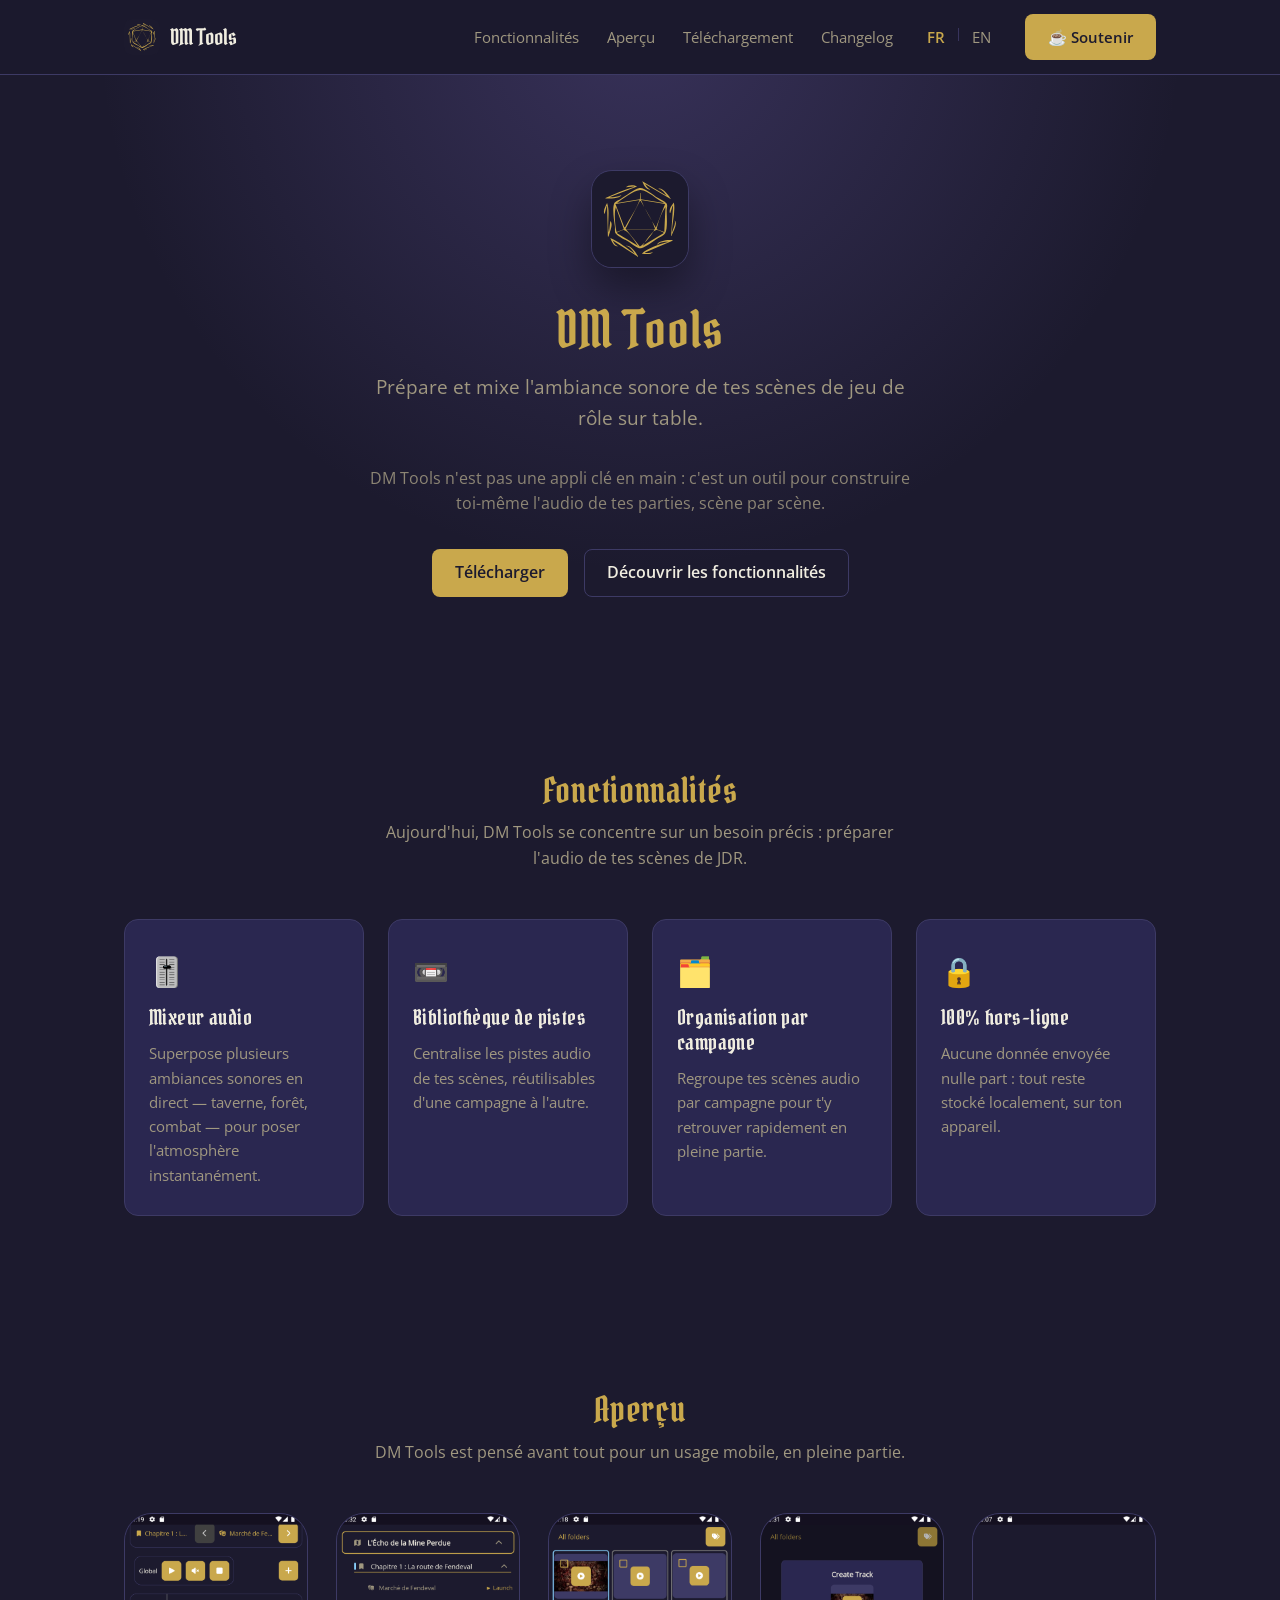
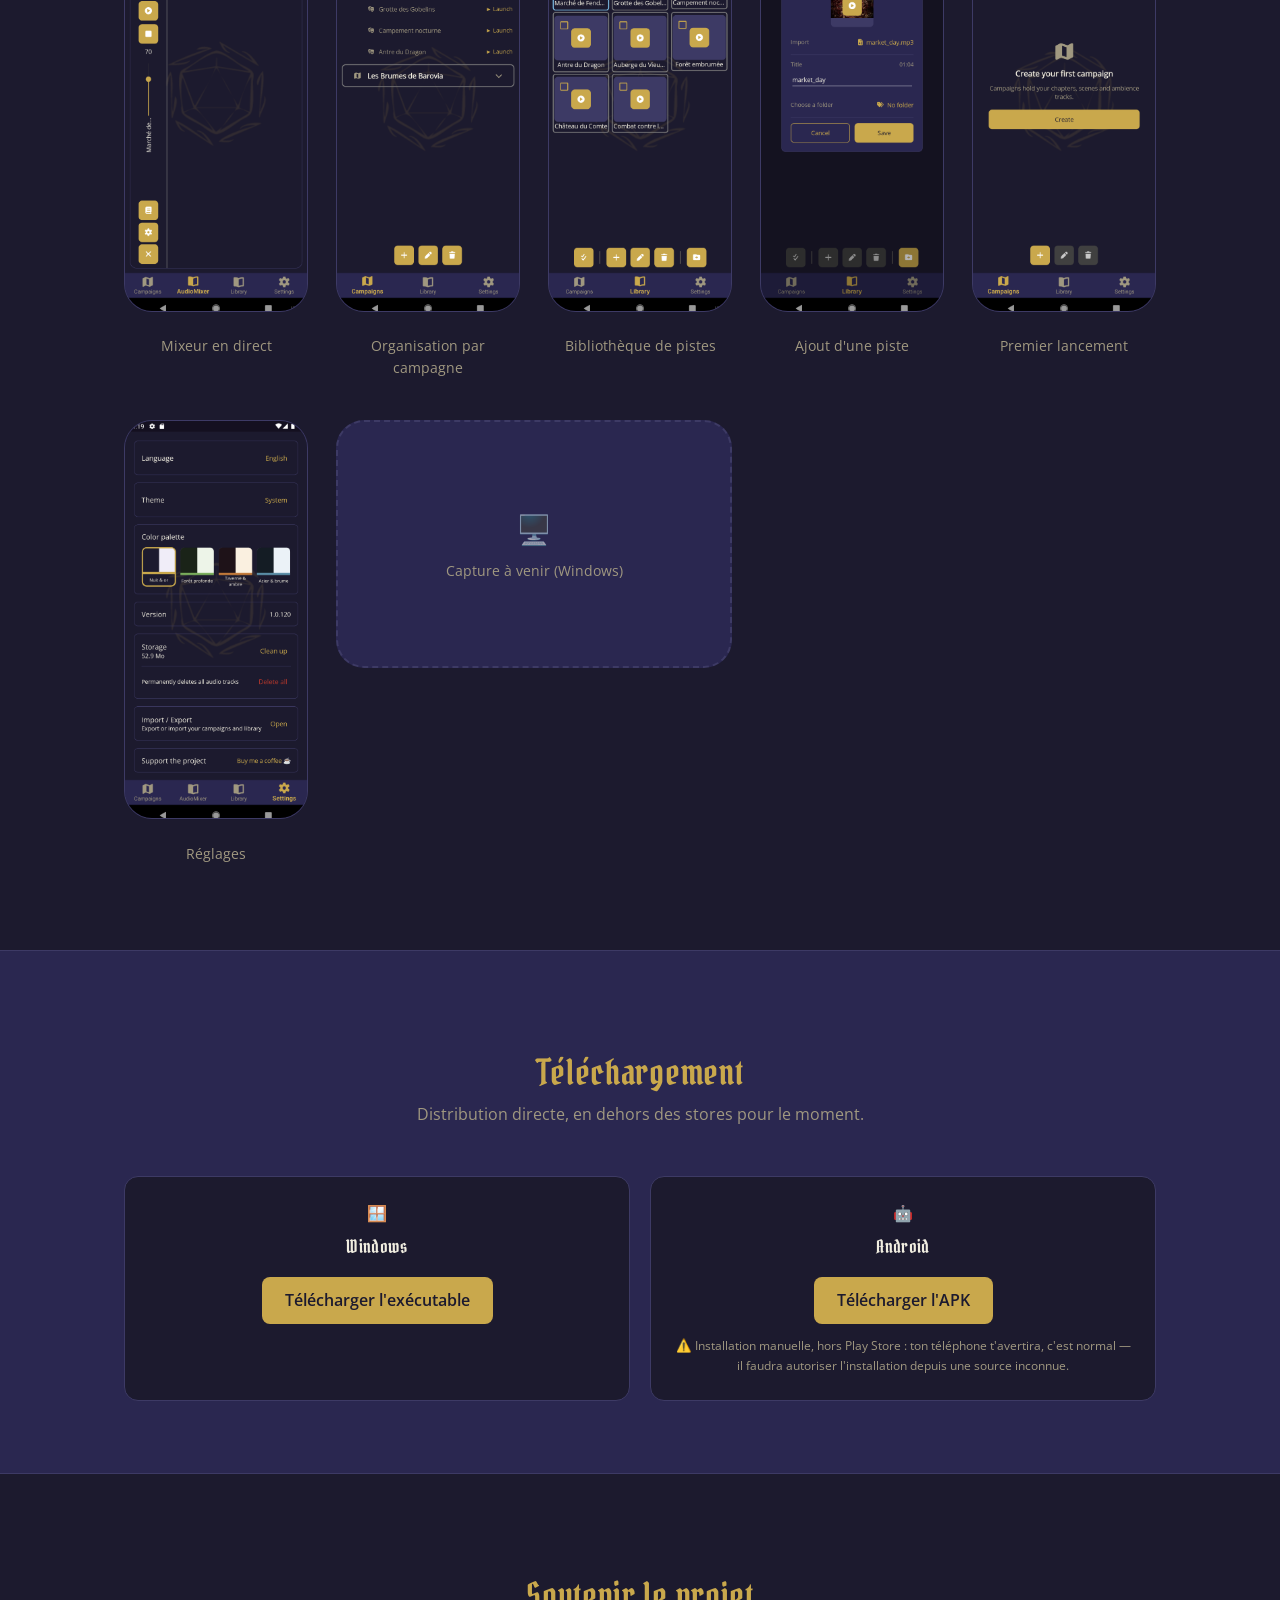
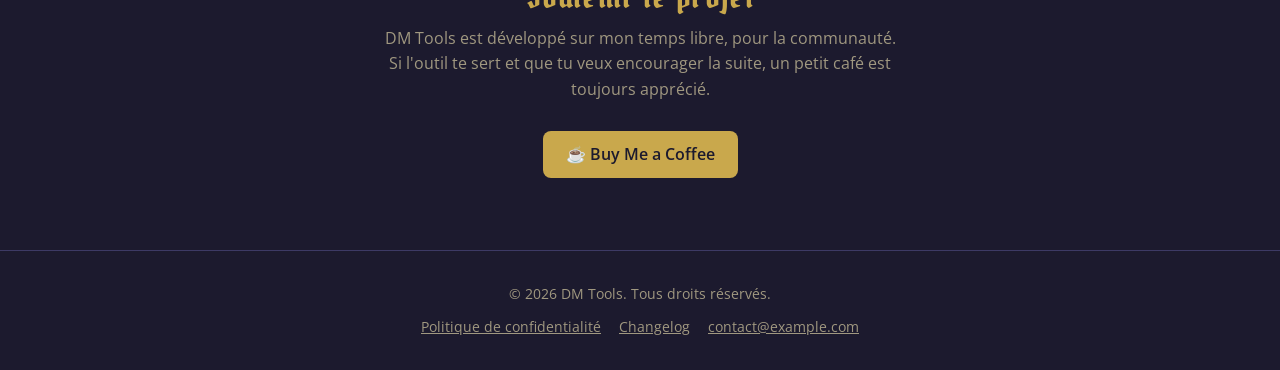
==== Website/index.html @ c2859820 "Add the DM Tools marketing site Static FR/EN landing page in Website/: features, real mobile screens" ====
<!doctype html>
<html lang="fr">
<head>
  <meta charset="utf-8" />
  <meta name="viewport" content="width=device-width, initial-scale=1" />
  <title>DM Tools — Prépare l'audio de tes scènes de JDR</title>
  <meta name="description" content="DM Tools : un outil pour préparer et mixer l'ambiance sonore de tes scènes de jeu de rôle sur table. Bibliothèque de pistes, mixeur audio en direct, 100% hors-ligne." />
  <link rel="icon" href="assets/logo.svg" type="image/svg+xml" />
  <link rel="preconnect" href="https://fonts.googleapis.com" />
  <link rel="preconnect" href="https://fonts.gstatic.com" crossorigin />
  <link href="https://fonts.googleapis.com/css2?family=Pirata+One&family=Open+Sans:wght@400;600;700&display=swap" rel="stylesheet" />
  <link rel="stylesheet" href="styles.css" />
</head>
<body>
  <header>
    <nav class="container">
      <a class="brand" href="index.html">
        <img src="assets/logo.svg" alt="Logo DM Tools" />
        <span>DM Tools</span>
      </a>
      <div class="nav-links">
        <a href="#features">Fonctionnalités</a>
        <a href="#screenshots">Aperçu</a>
        <a href="#download">Téléchargement</a>
        <a href="changelog.html">Changelog</a>
        <span class="lang-switch">
          <a class="active" href="index.html">FR</a>
          <span class="sep">|</span>
          <a href="en/index.html">EN</a>
        </span>
        <a class="btn btn-primary" href="https://buymeacoffee.com/" target="_blank" rel="noopener">☕ Soutenir</a>
      </div>
    </nav>
  </header>

  <main>
    <section class="hero">
      <img class="hero-logo" src="assets/logo.svg" alt="" aria-hidden="true" />
      <h1>DM Tools</h1>
      <p class="tagline">
        Prépare et mixe l'ambiance sonore de tes scènes de jeu de rôle sur table.
      </p>
      <p class="tagline" style="font-size: 1rem; opacity: 0.85;">
        DM Tools n'est pas une appli clé en main : c'est un outil pour construire
        toi-même l'audio de tes parties, scène par scène.
      </p>
      <div class="actions">
        <a class="btn btn-primary" href="#download">Télécharger</a>
        <a class="btn btn-secondary" href="#features">Découvrir les fonctionnalités</a>
      </div>
    </section>

    <section id="features">
      <div class="container">
        <h2>Fonctionnalités</h2>
        <p class="section-intro">Aujourd'hui, DM Tools se concentre sur un besoin précis : préparer l'audio de tes scènes de JDR.</p>
        <div class="features-grid">
          <div class="feature-card">
            <div class="icon">🎚️</div>
            <h3>Mixeur audio</h3>
            <p>Superpose plusieurs ambiances sonores en direct — taverne, forêt, combat — pour poser l'atmosphère instantanément.</p>
          </div>
          <div class="feature-card">
            <div class="icon">📼</div>
            <h3>Bibliothèque de pistes</h3>
            <p>Centralise les pistes audio de tes scènes, réutilisables d'une campagne à l'autre.</p>
          </div>
          <div class="feature-card">
            <div class="icon">🗂️</div>
            <h3>Organisation par campagne</h3>
            <p>Regroupe tes scènes audio par campagne pour t'y retrouver rapidement en pleine partie.</p>
          </div>
          <div class="feature-card">
            <div class="icon">🔒</div>
            <h3>100% hors-ligne</h3>
            <p>Aucune donnée envoyée nulle part : tout reste stocké localement, sur ton appareil.</p>
          </div>
        </div>
      </div>
    </section>

    <section id="screenshots">
      <div class="container">
        <h2>Aperçu</h2>
        <p class="section-intro">DM Tools est pensé avant tout pour un usage mobile, en pleine partie.</p>
        <div class="screens-grid">
          <div class="screen-item">
            <div class="screen-frame"><img src="assets/screenshots/1.png" alt="Mixeur audio en pleine partie" loading="lazy" /></div>
            <p class="screen-caption">Mixeur en direct</p>
          </div>
          <div class="screen-item">
            <div class="screen-frame"><img src="assets/screenshots/2.png" alt="Organisation des campagnes" loading="lazy" /></div>
            <p class="screen-caption">Organisation par campagne</p>
          </div>
          <div class="screen-item">
            <div class="screen-frame"><img src="assets/screenshots/3.png" alt="Bibliothèque de pistes" loading="lazy" /></div>
            <p class="screen-caption">Bibliothèque de pistes</p>
          </div>
          <div class="screen-item">
            <div class="screen-frame"><img src="assets/screenshots/4.png" alt="Ajout d'une piste audio" loading="lazy" /></div>
            <p class="screen-caption">Ajout d'une piste</p>
          </div>
          <div class="screen-item">
            <div class="screen-frame"><img src="assets/screenshots/5.png" alt="Premier lancement de l'application" loading="lazy" /></div>
            <p class="screen-caption">Premier lancement</p>
          </div>
          <div class="screen-item">
            <div class="screen-frame"><img src="assets/screenshots/6.png" alt="Réglages de l'application" loading="lazy" /></div>
            <p class="screen-caption">Réglages</p>
          </div>
          <div class="screen-item desktop-item">
            <div class="screen-frame desktop">
              <div class="placeholder"><span class="icon">🖥️</span>Capture à venir (Windows)</div>
            </div>
          </div>
        </div>
      </div>
    </section>

    <section id="download" class="download-section">
      <div class="container">
        <h2>Téléchargement</h2>
        <p class="section-intro">Distribution directe, en dehors des stores pour le moment.</p>
        <div class="platforms">
          <div class="platform-card">
            <div class="icon">🪟</div>
            <h3>Windows</h3>
            <!-- TODO: remplacer par le vrai lien de partage Drive -->
            <a class="btn btn-primary" href="#" target="_blank" rel="noopener">Télécharger l'exécutable</a>
          </div>
          <div class="platform-card">
            <div class="icon">🤖</div>
            <h3>Android</h3>
            <!-- TODO: remplacer par le vrai lien de partage Drive -->
            <a class="btn btn-primary" href="#" target="_blank" rel="noopener">Télécharger l'APK</a>
            <span class="disclaimer">⚠️ Installation manuelle, hors Play Store : ton téléphone t'avertira, c'est normal — il faudra autoriser l'installation depuis une source inconnue.</span>
          </div>
        </div>
      </div>
    </section>

    <section id="support" class="support">
      <div class="container">
        <h2>Soutenir le projet</h2>
        <p>
          DM Tools est développé sur mon temps libre, pour la communauté. Si l'outil te
          sert et que tu veux encourager la suite, un petit café est toujours apprécié.
        </p>
        <a class="btn btn-primary" href="https://buymeacoffee.com/" target="_blank" rel="noopener">☕ Buy Me a Coffee</a>
      </div>
    </section>
  </main>

  <footer>
    <div>© <span id="year"></span> DM Tools. Tous droits réservés.</div>
    <div class="footer-links">
      <a href="privacy.html">Politique de confidentialité</a>
      <a href="changelog.html">Changelog</a>
      <a href="mailto:contact@example.com">contact@example.com</a>
    </div>
  </footer>

  <script>
    document.getElementById("year").textContent = new Date().getFullYear();
  </script>
</body>
</html>
---- Website/styles.css ----
:root {
  --bg: #1c1a2e;
  --surface: #2a2750;
  --accent: #c9a84c;
  --accent-2: #6b5daa;
  --text: #f0ede0;
  --text-muted: #a09880;
  --border: #3d3a65;
}

* {
  box-sizing: border-box;
}

html {
  scroll-behavior: smooth;
}

body {
  margin: 0;
  background: var(--bg);
  color: var(--text);
  font-family: "Open Sans", sans-serif;
  line-height: 1.6;
}

img {
  max-width: 100%;
}

a {
  color: var(--accent);
}

h1, h2, h3 {
  font-family: "Pirata One", serif;
  font-weight: 400;
  letter-spacing: 0.02em;
  line-height: 1.2;
}

.container {
  max-width: 1080px;
  margin: 0 auto;
  padding: 0 24px;
}

/* Nav */
header {
  position: sticky;
  top: 0;
  z-index: 10;
  background: rgba(28, 26, 46, 0.9);
  backdrop-filter: blur(6px);
  border-bottom: 1px solid var(--border);
}

nav.container {
  display: flex;
  align-items: center;
  justify-content: space-between;
  flex-wrap: wrap;
  row-gap: 10px;
  padding-top: 14px;
  padding-bottom: 14px;
}

.brand {
  display: flex;
  align-items: center;
  gap: 10px;
  text-decoration: none;
  color: var(--text);
}

.brand img {
  width: 36px;
  height: 36px;
  border-radius: 8px;
}

.brand span {
  font-family: "Pirata One", serif;
  font-size: 1.4rem;
}

.nav-links {
  display: flex;
  align-items: center;
  flex-wrap: wrap;
  row-gap: 8px;
  gap: 28px;
}

.nav-links a {
  color: var(--text-muted);
  text-decoration: none;
  font-size: 0.95rem;
}

.nav-links a:hover {
  color: var(--accent);
}

.btn {
  display: inline-block;
  padding: 10px 22px;
  border-radius: 8px;
  text-decoration: none;
  font-weight: 600;
  font-family: "Open Sans", sans-serif;
  border: 1px solid transparent;
}

.btn-primary {
  background: var(--accent);
  color: #1c1a2e !important;
}

.btn-primary:hover {
  background: #ddbc63;
}

.btn-secondary {
  background: transparent;
  color: var(--text);
  border-color: var(--border);
}

.btn-secondary:hover {
  border-color: var(--accent);
  color: var(--accent);
}

.lang-switch {
  display: flex;
  gap: 4px;
  font-size: 0.8rem;
}

.lang-switch a {
  color: var(--text-muted);
  text-decoration: none;
  padding: 2px 6px;
  border-radius: 4px;
}

.lang-switch a.active {
  color: var(--accent);
  font-weight: 600;
}

.lang-switch a:hover {
  color: var(--accent);
}

.lang-switch .sep {
  color: var(--border);
}

/* Hero */
.hero {
  text-align: center;
  padding: 96px 24px 72px;
  background: radial-gradient(ellipse at 50% -10%, rgba(107, 93, 170, 0.35), transparent 60%);
}

.hero img.hero-logo {
  width: 96px;
  height: 96px;
  border-radius: 20px;
  margin-bottom: 24px;
  box-shadow: 0 0 0 1px var(--border), 0 20px 40px rgba(0, 0, 0, 0.4);
}

.hero h1 {
  font-size: 3.2rem;
  margin: 0 0 12px;
  color: var(--accent);
}

.hero p.tagline {
  font-size: 1.2rem;
  color: var(--text-muted);
  max-width: 560px;
  margin: 0 auto 32px;
}

.hero .actions {
  display: flex;
  gap: 16px;
  justify-content: center;
  flex-wrap: wrap;
}

/* Sections */
section {
  padding: 72px 24px;
}

section h2 {
  text-align: center;
  font-size: 2.2rem;
  color: var(--accent);
  margin-bottom: 8px;
}

section > .container > p.section-intro {
  text-align: center;
  color: var(--text-muted);
  max-width: 560px;
  margin: 0 auto 48px;
}

.features-grid {
  display: grid;
  grid-template-columns: repeat(auto-fit, minmax(230px, 1fr));
  gap: 24px;
}

.feature-card {
  background: var(--surface);
  border: 1px solid var(--border);
  border-radius: 14px;
  padding: 28px 24px;
}

.feature-card .icon {
  font-size: 1.8rem;
  margin-bottom: 12px;
}

.feature-card h3 {
  font-size: 1.3rem;
  margin: 0 0 10px;
  color: var(--text);
}

.feature-card p {
  color: var(--text-muted);
  margin: 0;
  font-size: 0.95rem;
}

/* Screenshots */
.screens-grid {
  display: grid;
  grid-template-columns: repeat(auto-fit, minmax(180px, 1fr));
  gap: 28px;
  align-items: start;
}

.screen-item {
  display: flex;
  flex-direction: column;
  gap: 10px;
}

.screen-frame {
  background: var(--surface);
  border: 1px solid var(--border);
  border-radius: 28px;
  aspect-ratio: 9 / 19.5;
  display: flex;
  align-items: center;
  justify-content: center;
  overflow: hidden;
}

.screen-frame img {
  width: 100%;
  height: 100%;
  object-fit: cover;
  object-position: top center;
  display: block;
}

.screen-item.desktop-item {
  grid-column: span 2;
}

.screen-frame.desktop {
  aspect-ratio: 16 / 10;
  border: 2px dashed var(--border);
}

.screen-frame .placeholder {
  text-align: center;
  color: var(--text-muted);
  font-size: 0.85rem;
}

.screen-frame .placeholder .icon {
  font-size: 1.8rem;
  display: block;
  margin-bottom: 8px;
  opacity: 0.6;
}

.screen-caption {
  text-align: center;
  font-size: 0.85rem;
  color: var(--text-muted);
}

/* Download */
.download-section {
  background: var(--surface);
  border-top: 1px solid var(--border);
  border-bottom: 1px solid var(--border);
}

.platforms {
  display: grid;
  grid-template-columns: repeat(auto-fit, minmax(220px, 1fr));
  gap: 20px;
}

.platform-card {
  background: var(--bg);
  border: 1px solid var(--border);
  border-radius: 14px;
  padding: 24px;
  text-align: center;
}

.platform-card h3 {
  margin: 8px 0 6px;
  color: var(--text);
  font-size: 1.15rem;
}

.platform-card .status {
  display: inline-block;
  font-size: 0.78rem;
  text-transform: uppercase;
  letter-spacing: 0.05em;
  padding: 4px 10px;
  border-radius: 999px;
  margin-top: 10px;
}

.status.soon {
  background: rgba(201, 168, 76, 0.15);
  color: var(--accent);
}

.platform-card .btn {
  margin-top: 14px;
}

.platform-card .disclaimer {
  display: block;
  margin-top: 12px;
  font-size: 0.78rem;
  color: var(--text-muted);
}

/* Changelog */
.changelog-entry {
  border-left: 2px solid var(--border);
  padding-left: 20px;
  margin-bottom: 36px;
}

.changelog-entry h2 {
  font-size: 1.3rem;
  color: var(--accent);
  margin: 0 0 4px;
  text-align: left;
}

.changelog-entry .date {
  font-size: 0.82rem;
  color: var(--text-muted);
  margin-bottom: 12px;
  display: block;
}

.changelog-entry ul {
  color: var(--text-muted);
  padding-left: 18px;
  margin: 0;
}

/* Support */
.support {
  text-align: center;
}

.support p {
  color: var(--text-muted);
  max-width: 520px;
  margin: 0 auto 28px;
}

/* Footer */
footer {
  border-top: 1px solid var(--border);
  padding: 32px 24px;
  text-align: center;
  color: var(--text-muted);
  font-size: 0.88rem;
}

footer a {
  color: var(--text-muted);
  text-decoration: underline;
}

footer .footer-links {
  margin-top: 10px;
  display: flex;
  gap: 18px;
  justify-content: center;
  flex-wrap: wrap;
}

/* Privacy page */
.legal {
  max-width: 720px;
  margin: 0 auto;
  padding: 64px 24px 96px;
}

.legal h1 {
  color: var(--accent);
  font-size: 2.4rem;
}

.legal h2 {
  text-align: left;
  font-size: 1.4rem;
  color: var(--text);
  margin-top: 40px;
}

.legal p, .legal li {
  color: var(--text-muted);
}

.legal .updated {
  color: var(--text-muted);
  font-size: 0.85rem;
  margin-bottom: 40px;
}

@media (max-width: 640px) {
  nav.container {
    justify-content: center;
    text-align: center;
  }
  .nav-links {
    gap: 12px 16px;
    justify-content: center;
  }
  .hero h1 {
    font-size: 2.3rem;
  }
}
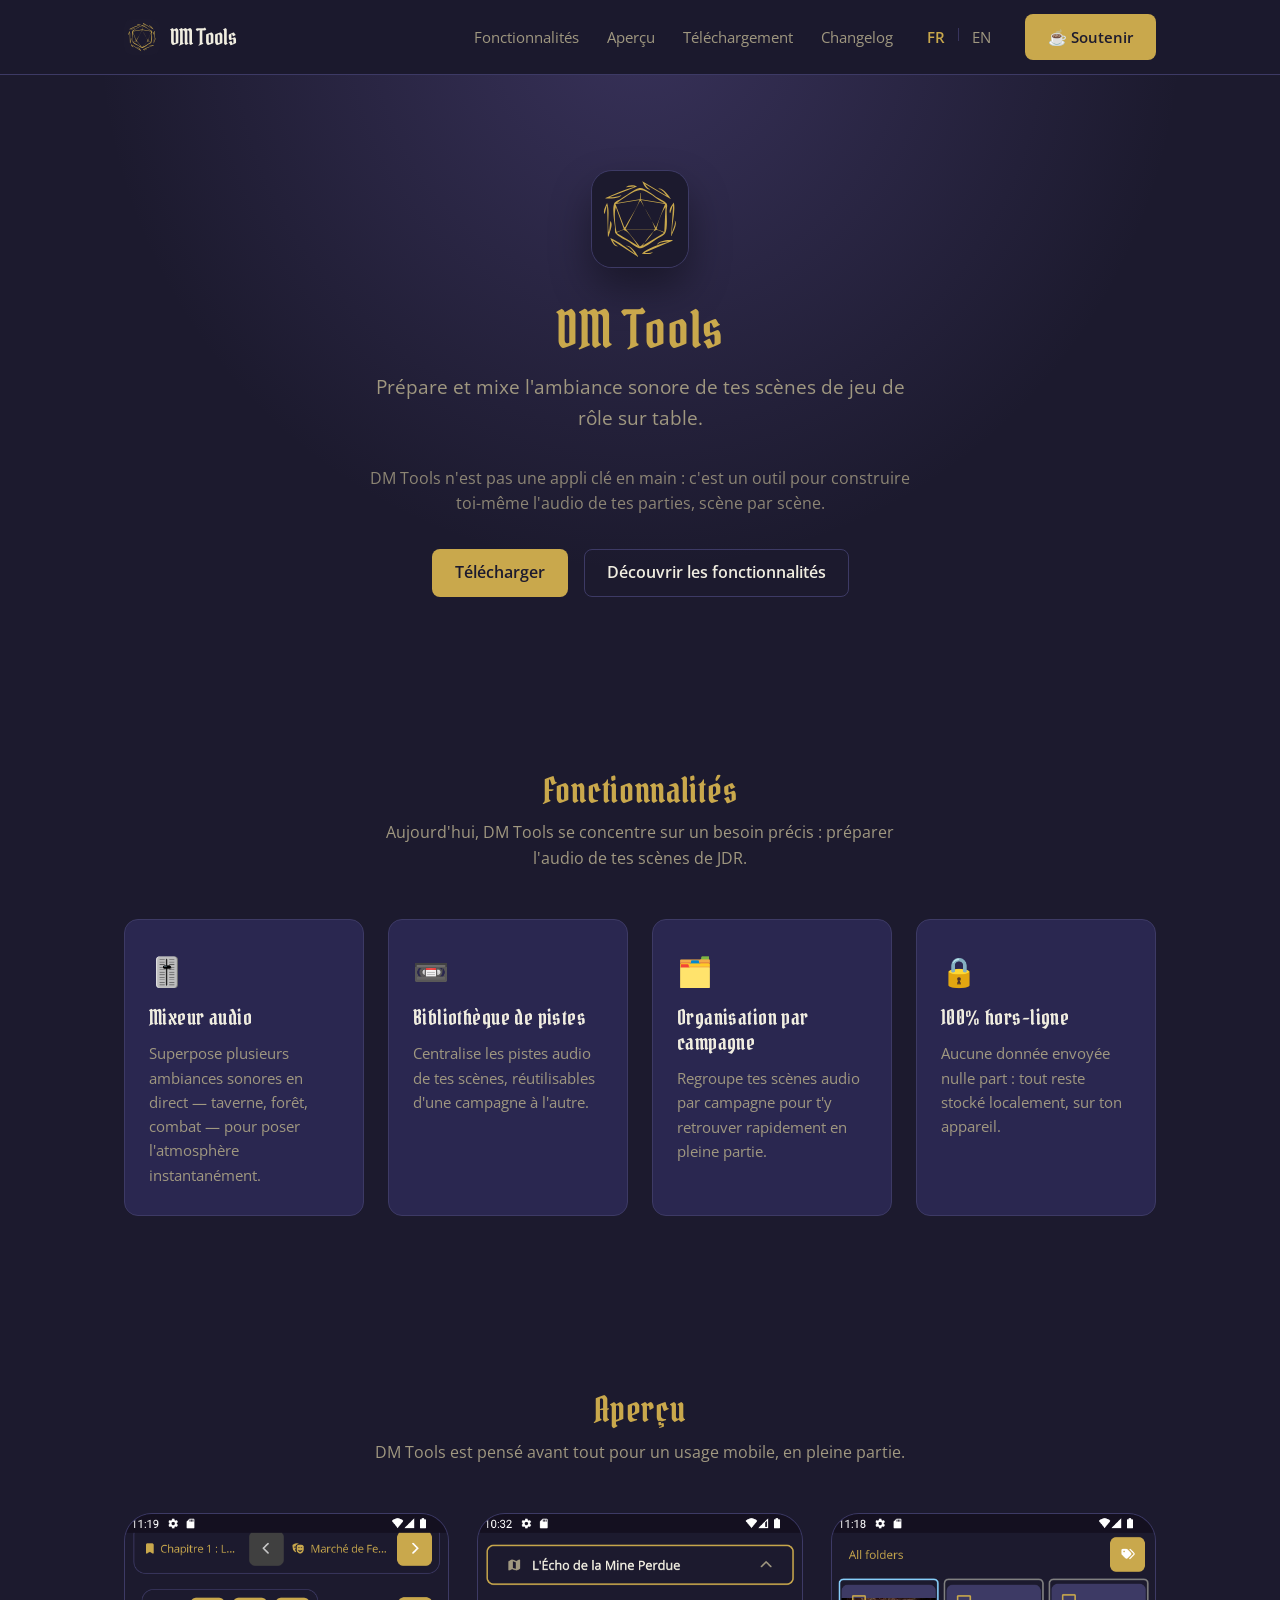
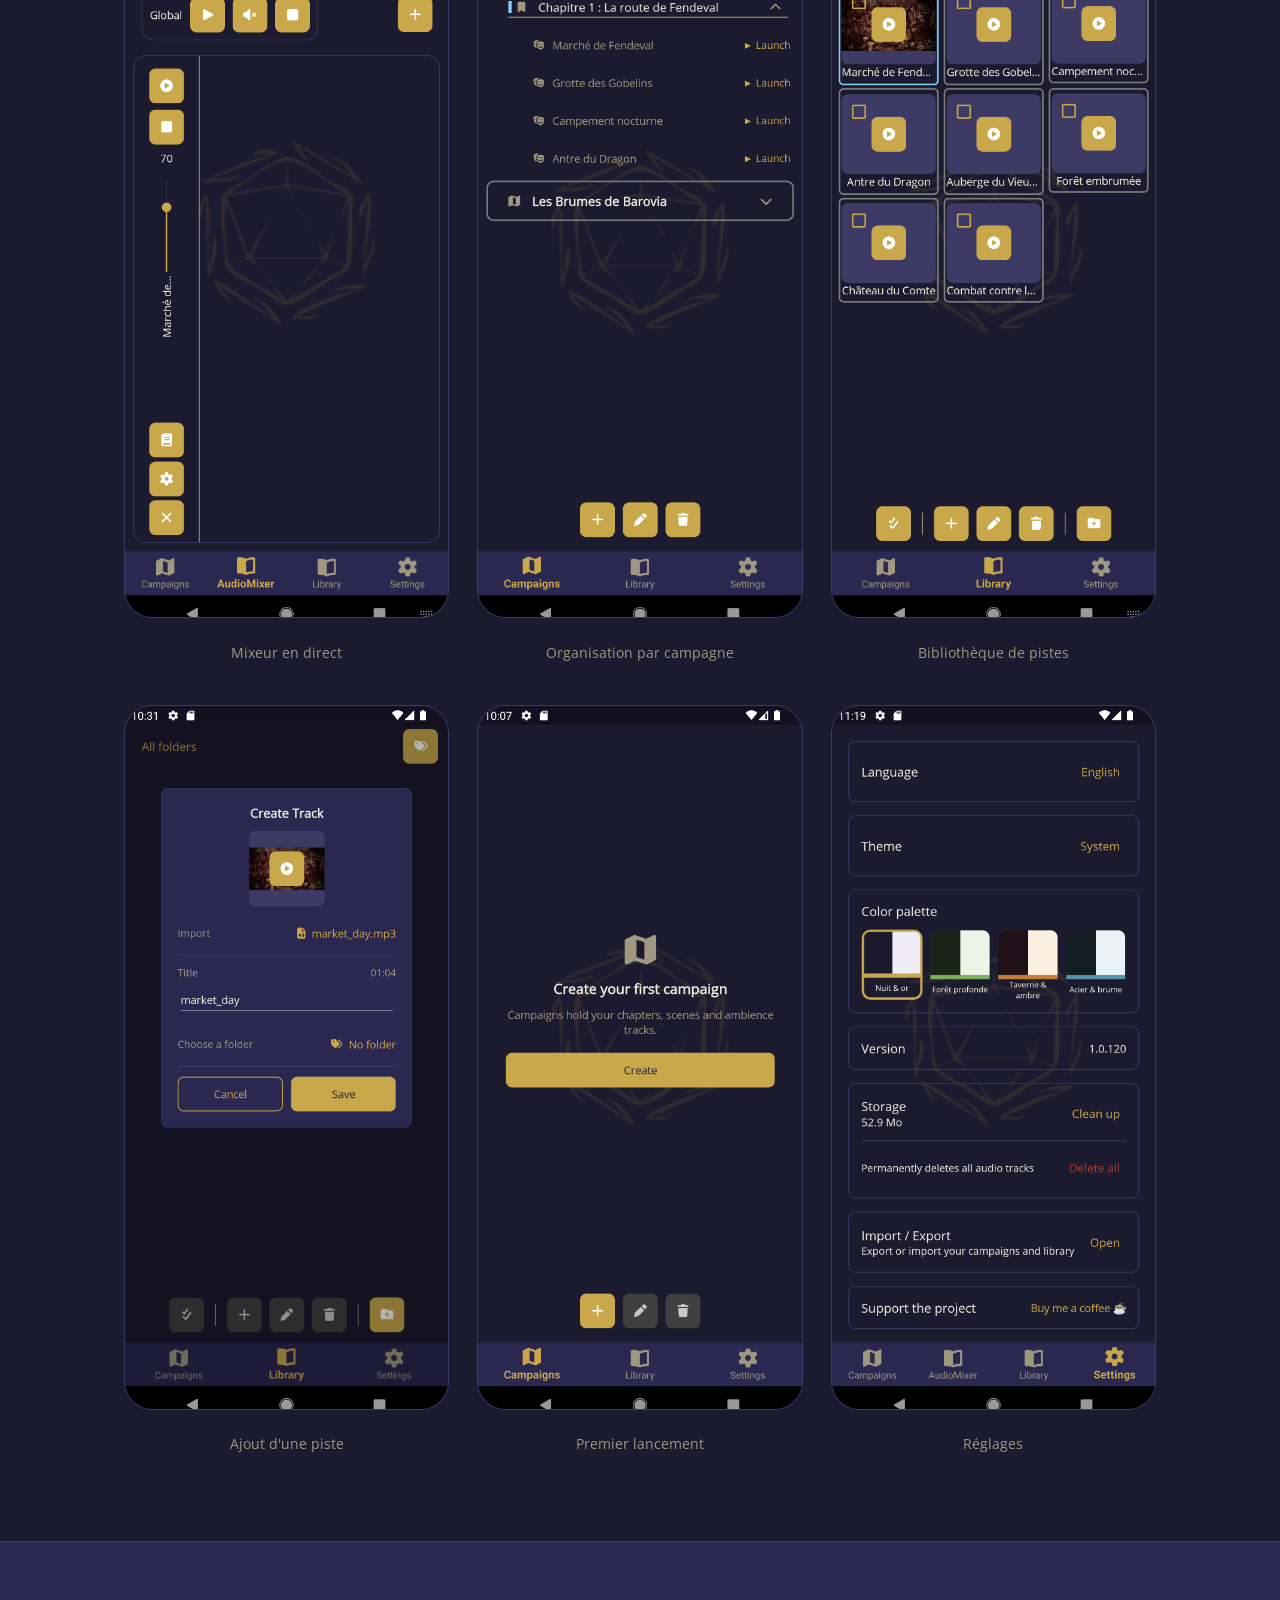
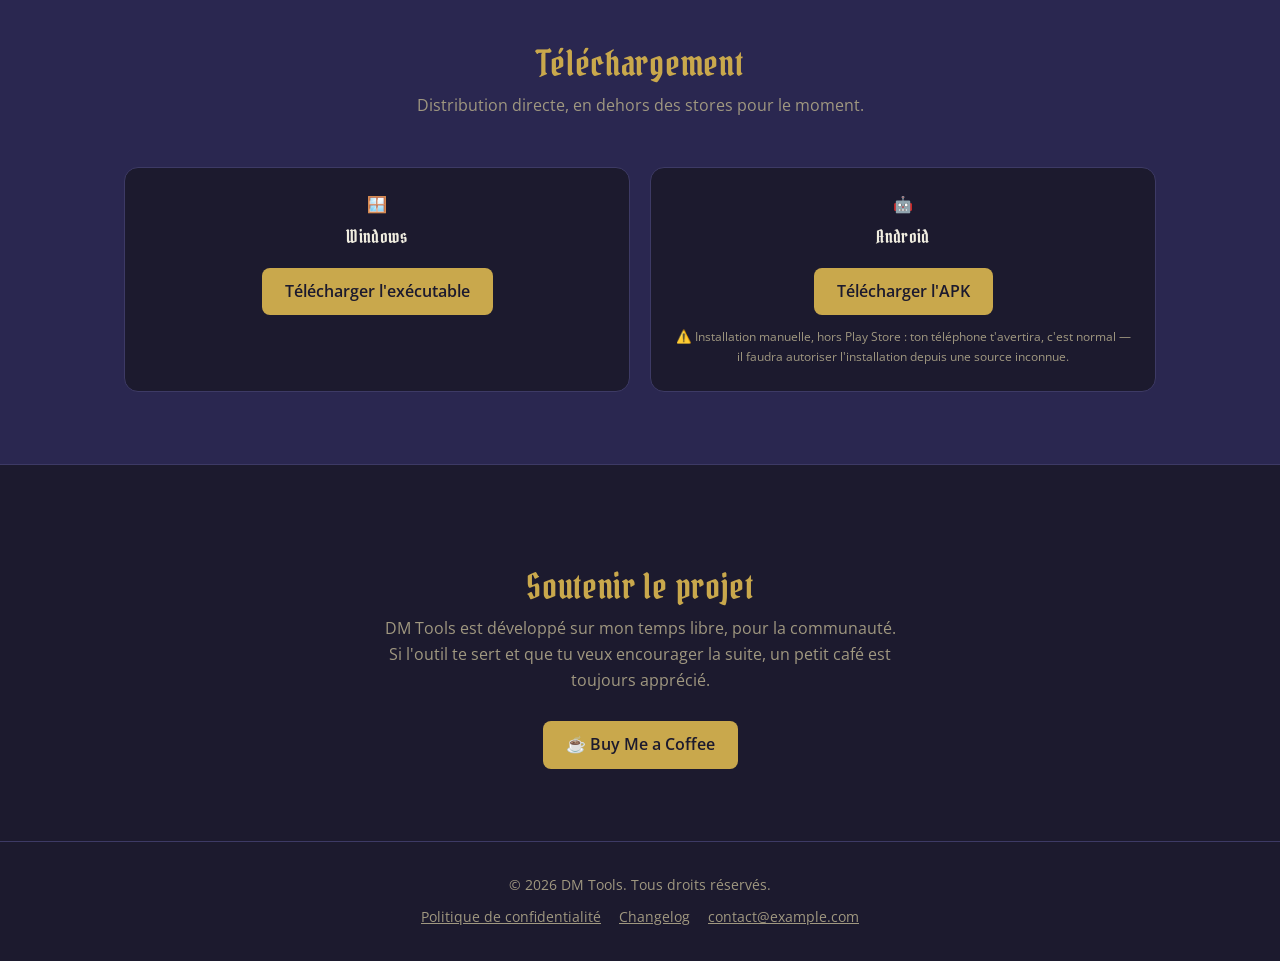
==== commit fcd7ba8a: "Wire up real downloads, fix the screenshots grid, add a lightbox - Download buttons now point to the" ====
--- a/Website/index.html
+++ b/Website/index.html
@@ -108,11 +108,6 @@
             <div class="screen-frame"><img src="assets/screenshots/6.png" alt="Réglages de l'application" loading="lazy" /></div>
             <p class="screen-caption">Réglages</p>
           </div>
-          <div class="screen-item desktop-item">
-            <div class="screen-frame desktop">
-              <div class="placeholder"><span class="icon">🖥️</span>Capture à venir (Windows)</div>
-            </div>
-          </div>
         </div>
       </div>
     </section>
@@ -125,14 +120,12 @@
           <div class="platform-card">
             <div class="icon">🪟</div>
             <h3>Windows</h3>
-            <!-- TODO: remplacer par le vrai lien de partage Drive -->
-            <a class="btn btn-primary" href="#" target="_blank" rel="noopener">Télécharger l'exécutable</a>
+            <a class="btn btn-primary" href="downloads/DmToolsInstaller.exe" download>Télécharger l'exécutable</a>
           </div>
           <div class="platform-card">
             <div class="icon">🤖</div>
             <h3>Android</h3>
-            <!-- TODO: remplacer par le vrai lien de partage Drive -->
-            <a class="btn btn-primary" href="#" target="_blank" rel="noopener">Télécharger l'APK</a>
+            <a class="btn btn-primary" href="downloads/DmTools.apk" download>Télécharger l'APK</a>
             <span class="disclaimer">⚠️ Installation manuelle, hors Play Store : ton téléphone t'avertira, c'est normal — il faudra autoriser l'installation depuis une source inconnue.</span>
           </div>
         </div>
@@ -160,8 +153,27 @@
     </div>
   </footer>
 
+  <div class="lightbox" id="lightbox">
+    <button class="lightbox-close" aria-label="Fermer">&times;</button>
+    <img src="" alt="" />
+  </div>
+
   <script>
     document.getElementById("year").textContent = new Date().getFullYear();
+
+    const lightbox = document.getElementById("lightbox");
+    const lightboxImg = lightbox.querySelector("img");
+    document.querySelectorAll(".screen-frame img").forEach((img) => {
+      img.addEventListener("click", () => {
+        lightboxImg.src = img.src;
+        lightboxImg.alt = img.alt;
+        lightbox.classList.add("open");
+      });
+    });
+    lightbox.addEventListener("click", () => lightbox.classList.remove("open"));
+    document.addEventListener("keydown", (e) => {
+      if (e.key === "Escape") lightbox.classList.remove("open");
+    });
   </script>
 </body>
 </html>
--- a/Website/styles.css
+++ b/Website/styles.css
@@ -243,11 +243,26 @@
 }
 
 /* Screenshots */
+/* Colonnes explicites plutôt qu'auto-fit/minmax : à des largeurs de conteneur entre 1x et 2x le
+   minimum (typique en mobile portrait), auto-fit créait 2 colonnes très inégales (ex. 180px / 75px)
+   au lieu d'une seule colonne propre - minmax() autorise une piste à descendre sous son minimum
+   déclaré quand la somme des minimums dépasse l'espace dispo. */
 .screens-grid {
   display: grid;
-  grid-template-columns: repeat(auto-fit, minmax(180px, 1fr));
+  grid-template-columns: repeat(3, 1fr);
   gap: 28px;
-  align-items: start;
+}
+
+@media (max-width: 720px) {
+  .screens-grid {
+    grid-template-columns: repeat(2, 1fr);
+  }
+}
+
+@media (max-width: 480px) {
+  .screens-grid {
+    grid-template-columns: 1fr;
+  }
 }
 
 .screen-item {
@@ -265,6 +280,7 @@
   align-items: center;
   justify-content: center;
   overflow: hidden;
+  cursor: zoom-in;
 }
 
 .screen-frame img {
@@ -275,32 +291,48 @@
   display: block;
 }
 
-.screen-item.desktop-item {
-  grid-column: span 2;
-}
-
-.screen-frame.desktop {
-  aspect-ratio: 16 / 10;
-  border: 2px dashed var(--border);
-}
-
-.screen-frame .placeholder {
-  text-align: center;
-  color: var(--text-muted);
+.screen-caption {
+  text-align: center;
   font-size: 0.85rem;
-}
-
-.screen-frame .placeholder .icon {
-  font-size: 1.8rem;
-  display: block;
-  margin-bottom: 8px;
-  opacity: 0.6;
-}
-
-.screen-caption {
-  text-align: center;
-  font-size: 0.85rem;
-  color: var(--text-muted);
+  color: var(--text-muted);
+}
+
+/* Lightbox */
+.lightbox {
+  position: fixed;
+  inset: 0;
+  background: rgba(0, 0, 0, 0.85);
+  display: none;
+  align-items: center;
+  justify-content: center;
+  z-index: 100;
+  padding: 40px 20px;
+  cursor: zoom-out;
+}
+
+.lightbox.open {
+  display: flex;
+}
+
+.lightbox img {
+  max-width: 100%;
+  max-height: 100%;
+  border-radius: 12px;
+  box-shadow: 0 20px 60px rgba(0, 0, 0, 0.5);
+  cursor: default;
+}
+
+.lightbox-close {
+  position: absolute;
+  top: 20px;
+  right: 24px;
+  background: transparent;
+  border: none;
+  color: var(--text);
+  font-size: 2.2rem;
+  line-height: 1;
+  cursor: pointer;
+  padding: 4px 10px;
 }
 
 /* Download */
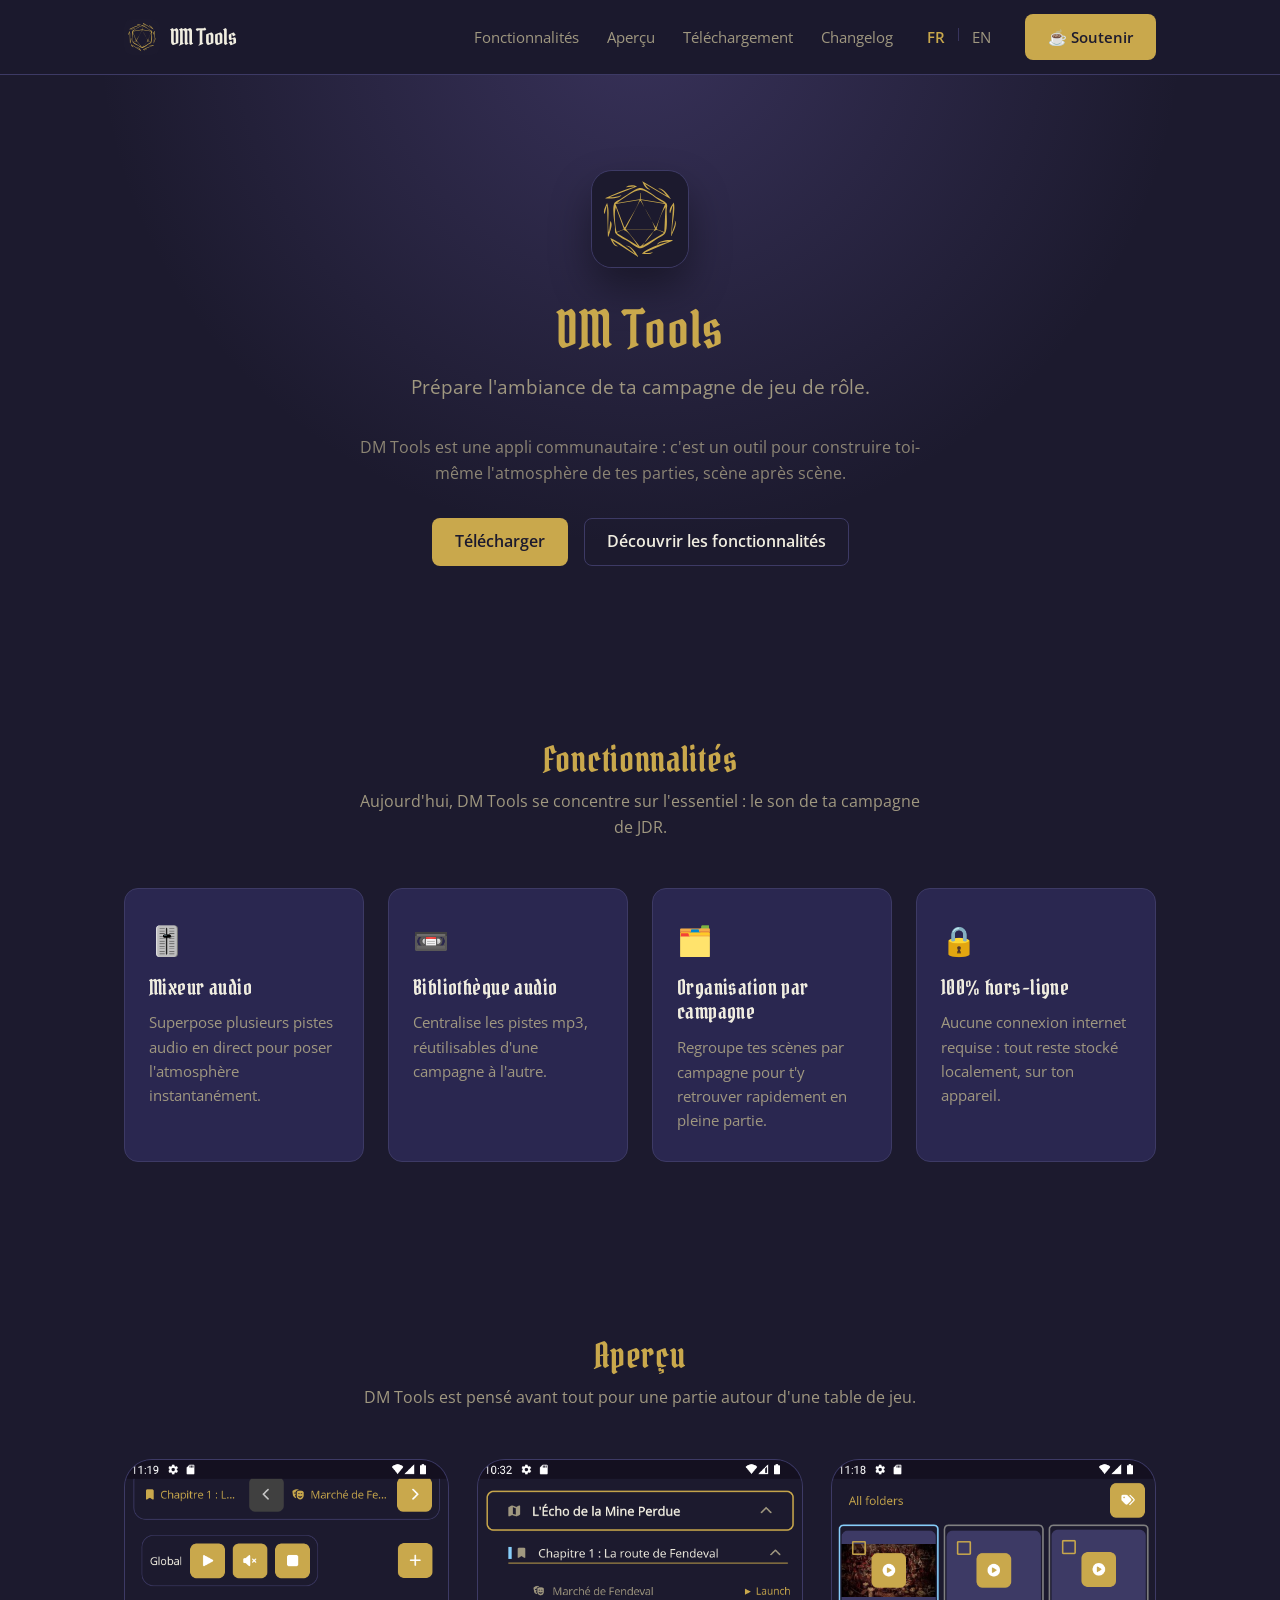
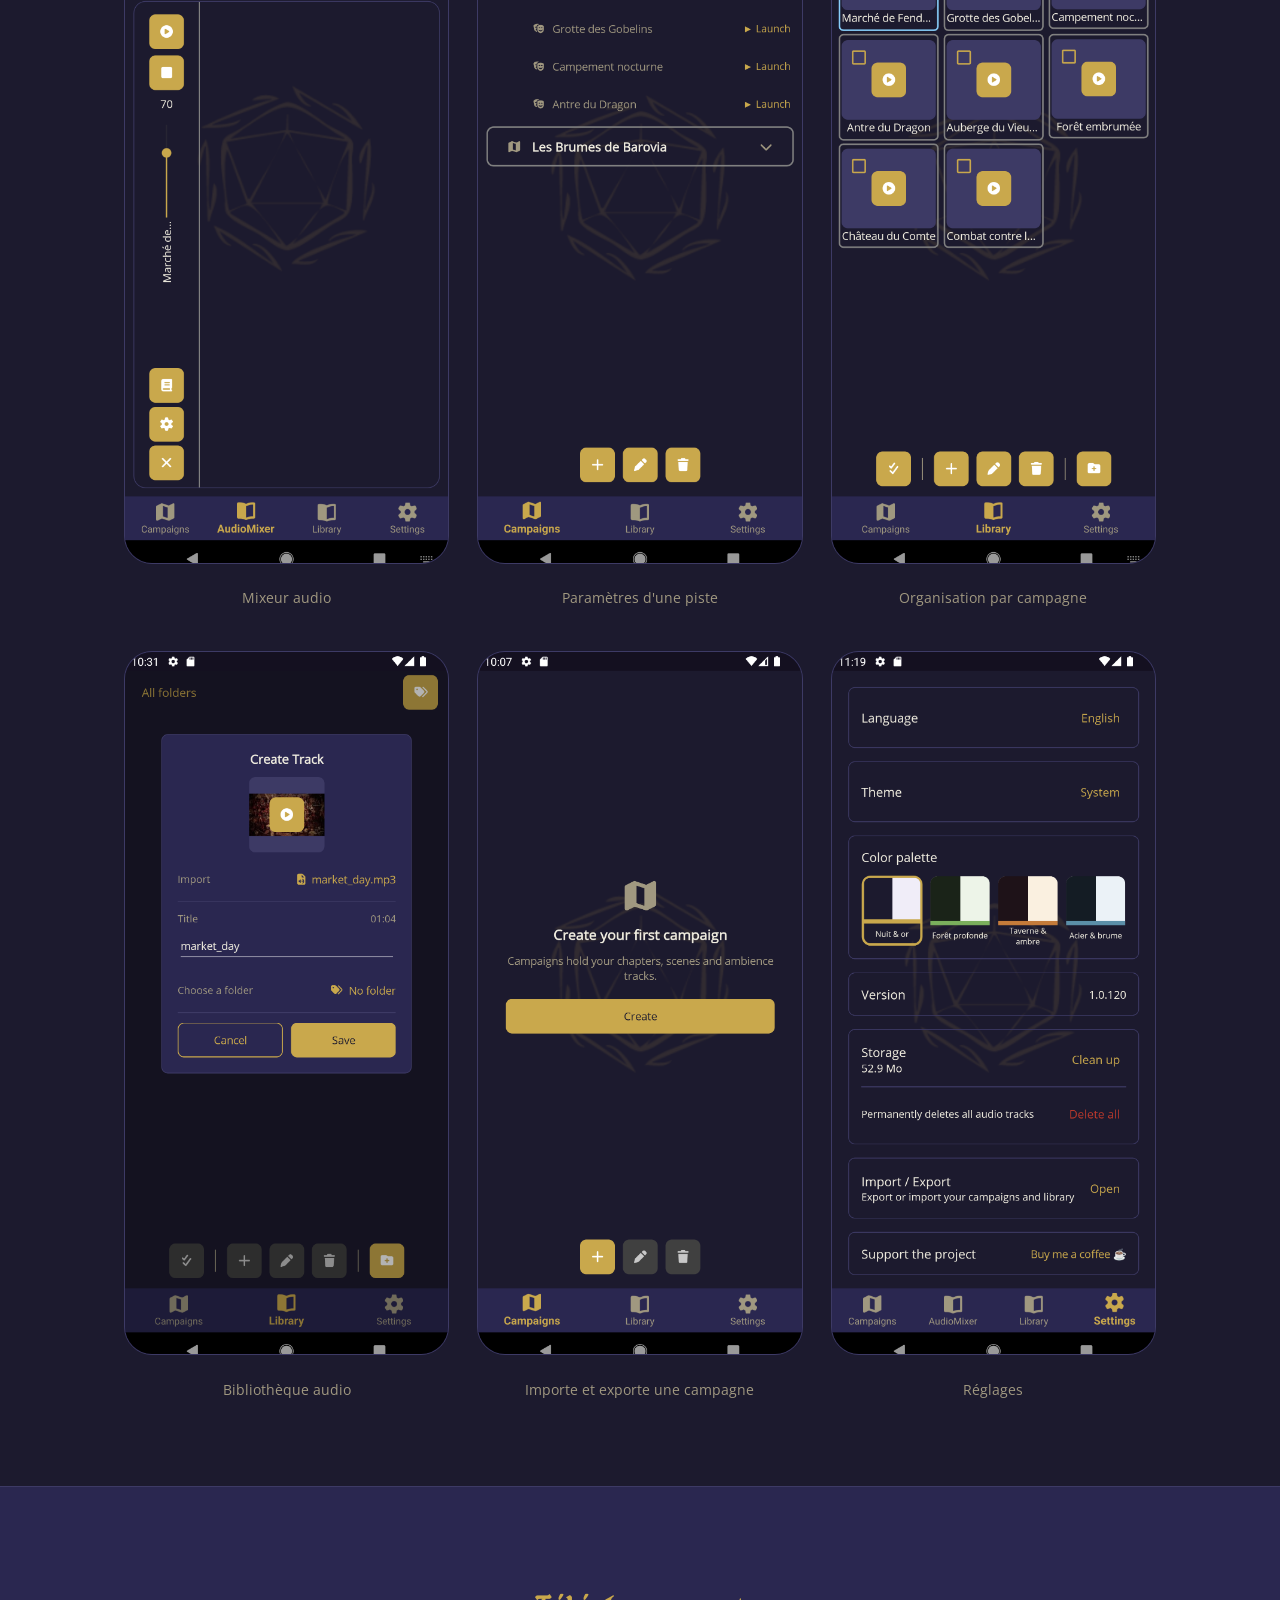
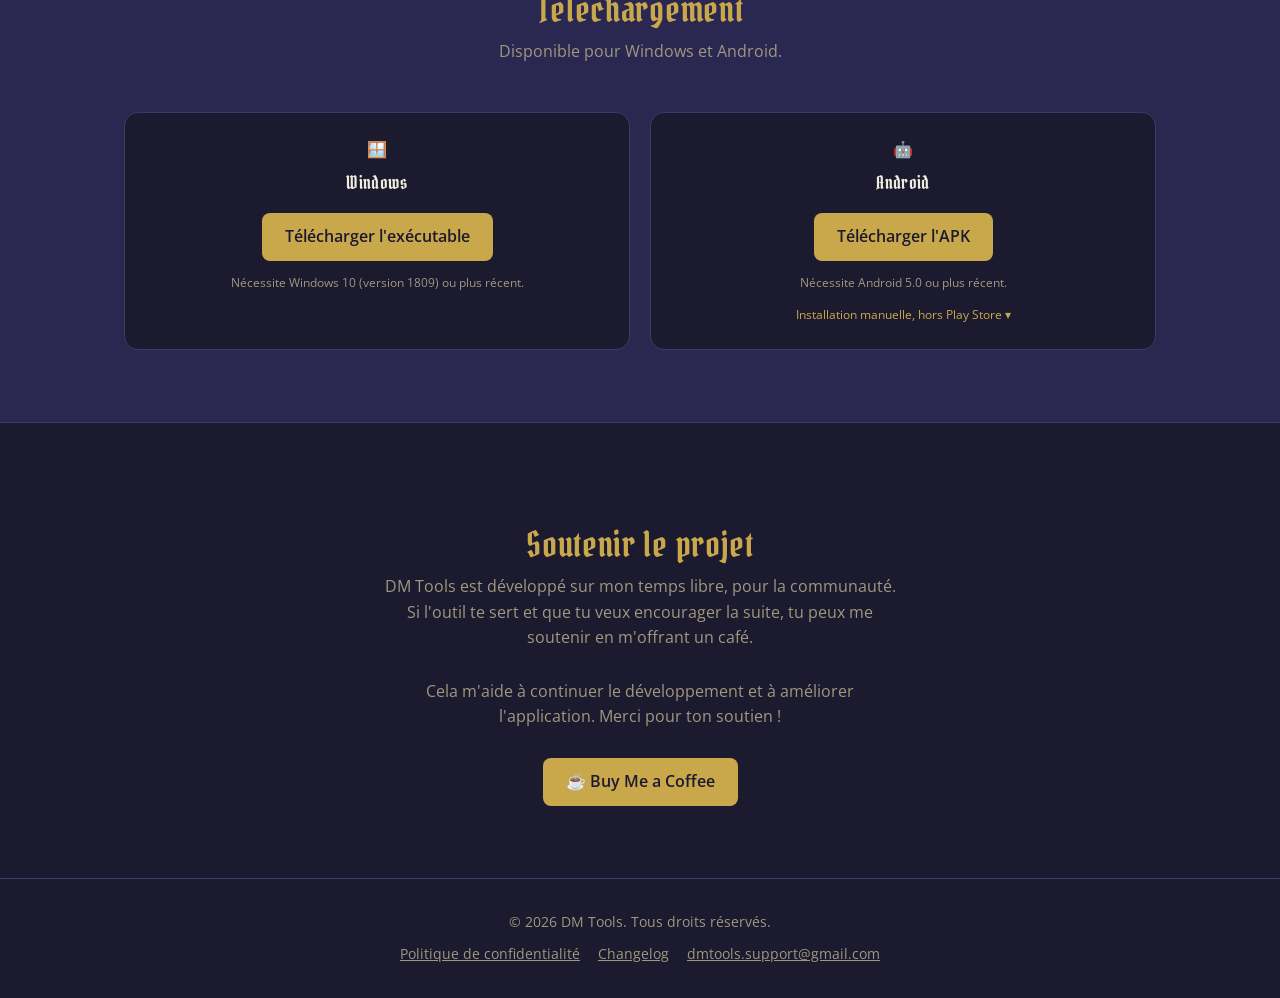
==== commit 1a9dc1e0: "Refresh homepage copy, download requirements and OG metadata for the campaign-prep positioning" ====
--- a/Website/index.html
+++ b/Website/index.html
@@ -3,8 +3,20 @@
 <head>
   <meta charset="utf-8" />
   <meta name="viewport" content="width=device-width, initial-scale=1" />
-  <title>DM Tools — Prépare l'audio de tes scènes de JDR</title>
-  <meta name="description" content="DM Tools : un outil pour préparer et mixer l'ambiance sonore de tes scènes de jeu de rôle sur table. Bibliothèque de pistes, mixeur audio en direct, 100% hors-ligne." />
+  <title>DM Tools — Prépare l'ambiance de ta campagne de JDR</title>
+  <meta name="description" content="DM Tools : un outil pour préparer l'ambiance de ta campagne de jeu de rôle. Mixeur audio, gestionnaire de campagne, bibliothèque audio, 100% hors-ligne." />
+  <meta property="og:type" content="website" />
+  <meta property="og:url" content="https://dmtools-app.netlify.app/" />
+  <meta property="og:locale" content="fr_FR" />
+  <meta property="og:title" content="DM Tools — Prépare l'ambiance de ta campagne de JDR" />
+  <meta property="og:description" content="Un outil pour préparer l'ambiance de ta campagne de jeu de rôle. Mixeur audio, gestionnaire de campagne, bibliothèque audio, 100% hors-ligne." />
+  <meta property="og:image" content="https://dmtools-app.netlify.app/assets/og-image.png" />
+  <meta property="og:image:width" content="1200" />
+  <meta property="og:image:height" content="630" />
+  <meta name="twitter:card" content="summary_large_image" />
+  <meta name="twitter:title" content="DM Tools — Prépare l'ambiance de ta campagne de JDR" />
+  <meta name="twitter:description" content="Un outil pour préparer l'ambiance de ta campagne de jeu de rôle. Mixeur audio, gestionnaire de campagne, bibliothèque audio, 100% hors-ligne." />
+  <meta name="twitter:image" content="https://dmtools-app.netlify.app/assets/og-image.png" />
   <link rel="icon" href="assets/logo.svg" type="image/svg+xml" />
   <link rel="preconnect" href="https://fonts.googleapis.com" />
   <link rel="preconnect" href="https://fonts.gstatic.com" crossorigin />
@@ -28,7 +40,7 @@
           <span class="sep">|</span>
           <a href="en/index.html">EN</a>
         </span>
-        <a class="btn btn-primary" href="https://buymeacoffee.com/" target="_blank" rel="noopener">☕ Soutenir</a>
+        <a class="btn btn-primary" href="https://buymeacoffee.com/narfedome" target="_blank" rel="noopener">☕ Soutenir</a>
       </div>
     </nav>
   </header>
@@ -38,11 +50,10 @@
       <img class="hero-logo" src="assets/logo.svg" alt="" aria-hidden="true" />
       <h1>DM Tools</h1>
       <p class="tagline">
-        Prépare et mixe l'ambiance sonore de tes scènes de jeu de rôle sur table.
+          Prépare l'ambiance de ta campagne de jeu de rôle.
       </p>
       <p class="tagline" style="font-size: 1rem; opacity: 0.85;">
-        DM Tools n'est pas une appli clé en main : c'est un outil pour construire
-        toi-même l'audio de tes parties, scène par scène.
+        DM Tools est une appli communautaire : c'est un outil pour construire toi-même l'atmosphère de tes parties, scène après scène.
       </p>
       <div class="actions">
         <a class="btn btn-primary" href="#download">Télécharger</a>
@@ -53,27 +64,27 @@
     <section id="features">
       <div class="container">
         <h2>Fonctionnalités</h2>
-        <p class="section-intro">Aujourd'hui, DM Tools se concentre sur un besoin précis : préparer l'audio de tes scènes de JDR.</p>
+        <p class="section-intro">Aujourd'hui, DM Tools se concentre sur l'essentiel : le son de ta campagne de JDR.</p>
         <div class="features-grid">
           <div class="feature-card">
             <div class="icon">🎚️</div>
             <h3>Mixeur audio</h3>
-            <p>Superpose plusieurs ambiances sonores en direct — taverne, forêt, combat — pour poser l'atmosphère instantanément.</p>
+            <p>Superpose plusieurs pistes audio en direct pour poser l'atmosphère instantanément.</p>
           </div>
           <div class="feature-card">
             <div class="icon">📼</div>
-            <h3>Bibliothèque de pistes</h3>
-            <p>Centralise les pistes audio de tes scènes, réutilisables d'une campagne à l'autre.</p>
+            <h3>Bibliothèque audio</h3>
+            <p>Centralise les pistes mp3, réutilisables d'une campagne à l'autre.</p>
           </div>
           <div class="feature-card">
             <div class="icon">🗂️</div>
             <h3>Organisation par campagne</h3>
-            <p>Regroupe tes scènes audio par campagne pour t'y retrouver rapidement en pleine partie.</p>
+            <p>Regroupe tes scènes par campagne pour t'y retrouver rapidement en pleine partie.</p>
           </div>
           <div class="feature-card">
             <div class="icon">🔒</div>
             <h3>100% hors-ligne</h3>
-            <p>Aucune donnée envoyée nulle part : tout reste stocké localement, sur ton appareil.</p>
+            <p>Aucune connexion internet requise : tout reste stocké localement, sur ton appareil.</p>
           </div>
         </div>
       </div>
@@ -82,32 +93,32 @@
     <section id="screenshots">
       <div class="container">
         <h2>Aperçu</h2>
-        <p class="section-intro">DM Tools est pensé avant tout pour un usage mobile, en pleine partie.</p>
+        <p class="section-intro">DM Tools est pensé avant tout pour une partie autour d'une table de jeu.</p>
         <div class="screens-grid">
-          <div class="screen-item">
-            <div class="screen-frame"><img src="assets/screenshots/1.png" alt="Mixeur audio en pleine partie" loading="lazy" /></div>
-            <p class="screen-caption">Mixeur en direct</p>
-          </div>
-          <div class="screen-item">
-            <div class="screen-frame"><img src="assets/screenshots/2.png" alt="Organisation des campagnes" loading="lazy" /></div>
-            <p class="screen-caption">Organisation par campagne</p>
-          </div>
-          <div class="screen-item">
-            <div class="screen-frame"><img src="assets/screenshots/3.png" alt="Bibliothèque de pistes" loading="lazy" /></div>
-            <p class="screen-caption">Bibliothèque de pistes</p>
-          </div>
-          <div class="screen-item">
-            <div class="screen-frame"><img src="assets/screenshots/4.png" alt="Ajout d'une piste audio" loading="lazy" /></div>
-            <p class="screen-caption">Ajout d'une piste</p>
-          </div>
-          <div class="screen-item">
-            <div class="screen-frame"><img src="assets/screenshots/5.png" alt="Premier lancement de l'application" loading="lazy" /></div>
-            <p class="screen-caption">Premier lancement</p>
-          </div>
-          <div class="screen-item">
-            <div class="screen-frame"><img src="assets/screenshots/6.png" alt="Réglages de l'application" loading="lazy" /></div>
-            <p class="screen-caption">Réglages</p>
-          </div>
+            <div class="screen-item">
+                <div class="screen-frame"><img src="assets/screenshots/1.png" alt="Mixeur audio" loading="lazy" /></div>
+                <p class="screen-caption">Mixeur audio</p>
+            </div>
+            <div class="screen-item">
+                <div class="screen-frame"><img src="assets/screenshots/2.png" alt="Paramètres d'une piste" loading="lazy" /></div>
+                <p class="screen-caption">Paramètres d'une piste</p>
+            </div>     
+            <div class="screen-item">
+                <div class="screen-frame"><img src="assets/screenshots/3.png" alt="Organisation des campagnes" loading="lazy" /></div>
+                <p class="screen-caption">Organisation par campagne</p>
+            </div>
+            <div class="screen-item">
+                <div class="screen-frame"><img src="assets/screenshots/4.png" alt="Bibliothèque audio" loading="lazy" /></div>
+                <p class="screen-caption">Bibliothèque audio</p>
+            </div>
+            <div class="screen-item">
+                <div class="screen-frame"><img src="assets/screenshots/5.png" alt="Importe et exporte une campagne" loading="lazy" /></div>
+                <p class="screen-caption">Importe et exporte une campagne</p>
+            </div>
+            <div class="screen-item">
+                <div class="screen-frame"><img src="assets/screenshots/6.png" alt="Réglages de l'application" loading="lazy" /></div>
+                <p class="screen-caption">Réglages</p>
+            </div>
         </div>
       </div>
     </section>
@@ -115,32 +126,39 @@
     <section id="download" class="download-section">
       <div class="container">
         <h2>Téléchargement</h2>
-        <p class="section-intro">Distribution directe, en dehors des stores pour le moment.</p>
+        <p class="section-intro">Disponible pour Windows et Android.</p>
         <div class="platforms">
           <div class="platform-card">
             <div class="icon">🪟</div>
             <h3>Windows</h3>
             <a class="btn btn-primary" href="downloads/DmToolsInstaller.exe" download>Télécharger l'exécutable</a>
+            <span class="disclaimer">Nécessite Windows 10 (version 1809) ou plus récent.</span>
           </div>
           <div class="platform-card">
             <div class="icon">🤖</div>
             <h3>Android</h3>
             <a class="btn btn-primary" href="downloads/DmTools.apk" download>Télécharger l'APK</a>
-            <span class="disclaimer">⚠️ Installation manuelle, hors Play Store : ton téléphone t'avertira, c'est normal — il faudra autoriser l'installation depuis une source inconnue.</span>
+            <span class="disclaimer">Nécessite Android 5.0 ou plus récent.</span>
+            <details class="disclaimer-details">
+              <summary>Installation manuelle, hors Play Store</summary>
+              <p>⚠️ Ton téléphone t'avertira, c'est normal. Il faudra autoriser l'installation depuis une source inconnue. (Bientôt sur le store, promis 🧡)</p>
+            </details>
           </div>
         </div>
       </div>
     </section>
 
     <section id="support" class="support">
-      <div class="container">
-        <h2>Soutenir le projet</h2>
-        <p>
-          DM Tools est développé sur mon temps libre, pour la communauté. Si l'outil te
-          sert et que tu veux encourager la suite, un petit café est toujours apprécié.
-        </p>
-        <a class="btn btn-primary" href="https://buymeacoffee.com/" target="_blank" rel="noopener">☕ Buy Me a Coffee</a>
-      </div>
+        <div class="container">
+            <h2>Soutenir le projet</h2>
+            <p>
+                DM Tools est développé sur mon temps libre, pour la communauté. Si l'outil te sert et que tu veux encourager la suite, tu peux me soutenir en m'offrant un café.
+            </p>
+            <p>
+               Cela m'aide à continuer le développement et à améliorer l'application. Merci pour ton soutien !
+            </p>
+            <a class="btn btn-primary" href="https://buymeacoffee.com/narfedome" target="_blank" rel="noopener">☕ Buy Me a Coffee</a>
+        </div>
     </section>
   </main>
 
@@ -149,8 +167,8 @@
     <div class="footer-links">
       <a href="privacy.html">Politique de confidentialité</a>
       <a href="changelog.html">Changelog</a>
-      <a href="mailto:contact@example.com">contact@example.com</a>
-    </div>
+      <a href="mailto:dmtools.support@gmail.com">dmtools.support@gmail.com</a>
+</div>
   </footer>
 
   <div class="lightbox" id="lightbox">
--- a/Website/styles.css
+++ b/Website/styles.css
@@ -214,8 +214,20 @@
 
 .features-grid {
   display: grid;
-  grid-template-columns: repeat(auto-fit, minmax(230px, 1fr));
+  grid-template-columns: repeat(4, 1fr);
   gap: 24px;
+}
+
+@media (max-width: 860px) {
+  .features-grid {
+    grid-template-columns: repeat(2, 1fr);
+  }
+}
+
+@media (max-width: 480px) {
+  .features-grid {
+    grid-template-columns: 1fr;
+  }
 }
 
 .feature-card {
@@ -289,6 +301,11 @@
   object-fit: cover;
   object-position: top center;
   display: block;
+  transition: transform 0.3s ease;
+}
+
+.screen-item:hover .screen-frame img {
+  transform: scale(1.06);
 }
 
 .screen-caption {
@@ -388,6 +405,34 @@
   color: var(--text-muted);
 }
 
+.platform-card details.disclaimer-details {
+  margin-top: 12px;
+  font-size: 0.78rem;
+  color: var(--text-muted);
+}
+
+.platform-card details.disclaimer-details summary {
+  cursor: pointer;
+  color: var(--accent);
+  list-style: none;
+}
+
+.platform-card details.disclaimer-details summary::-webkit-details-marker {
+  display: none;
+}
+
+.platform-card details.disclaimer-details summary::after {
+  content: " ▾";
+}
+
+.platform-card details.disclaimer-details[open] summary::after {
+  content: " ▴";
+}
+
+.platform-card details.disclaimer-details p {
+  margin-top: 8px;
+}
+
 /* Changelog */
 .changelog-entry {
   border-left: 2px solid var(--border);
@@ -477,7 +522,16 @@
   margin-bottom: 40px;
 }
 
+@media (max-width: 860px) {
+  html {
+    scroll-padding-top: 1000px;
+  }
+}
+
 @media (max-width: 640px) {
+  html {
+    scroll-padding-top: 80px;
+  }
   nav.container {
     justify-content: center;
     text-align: center;
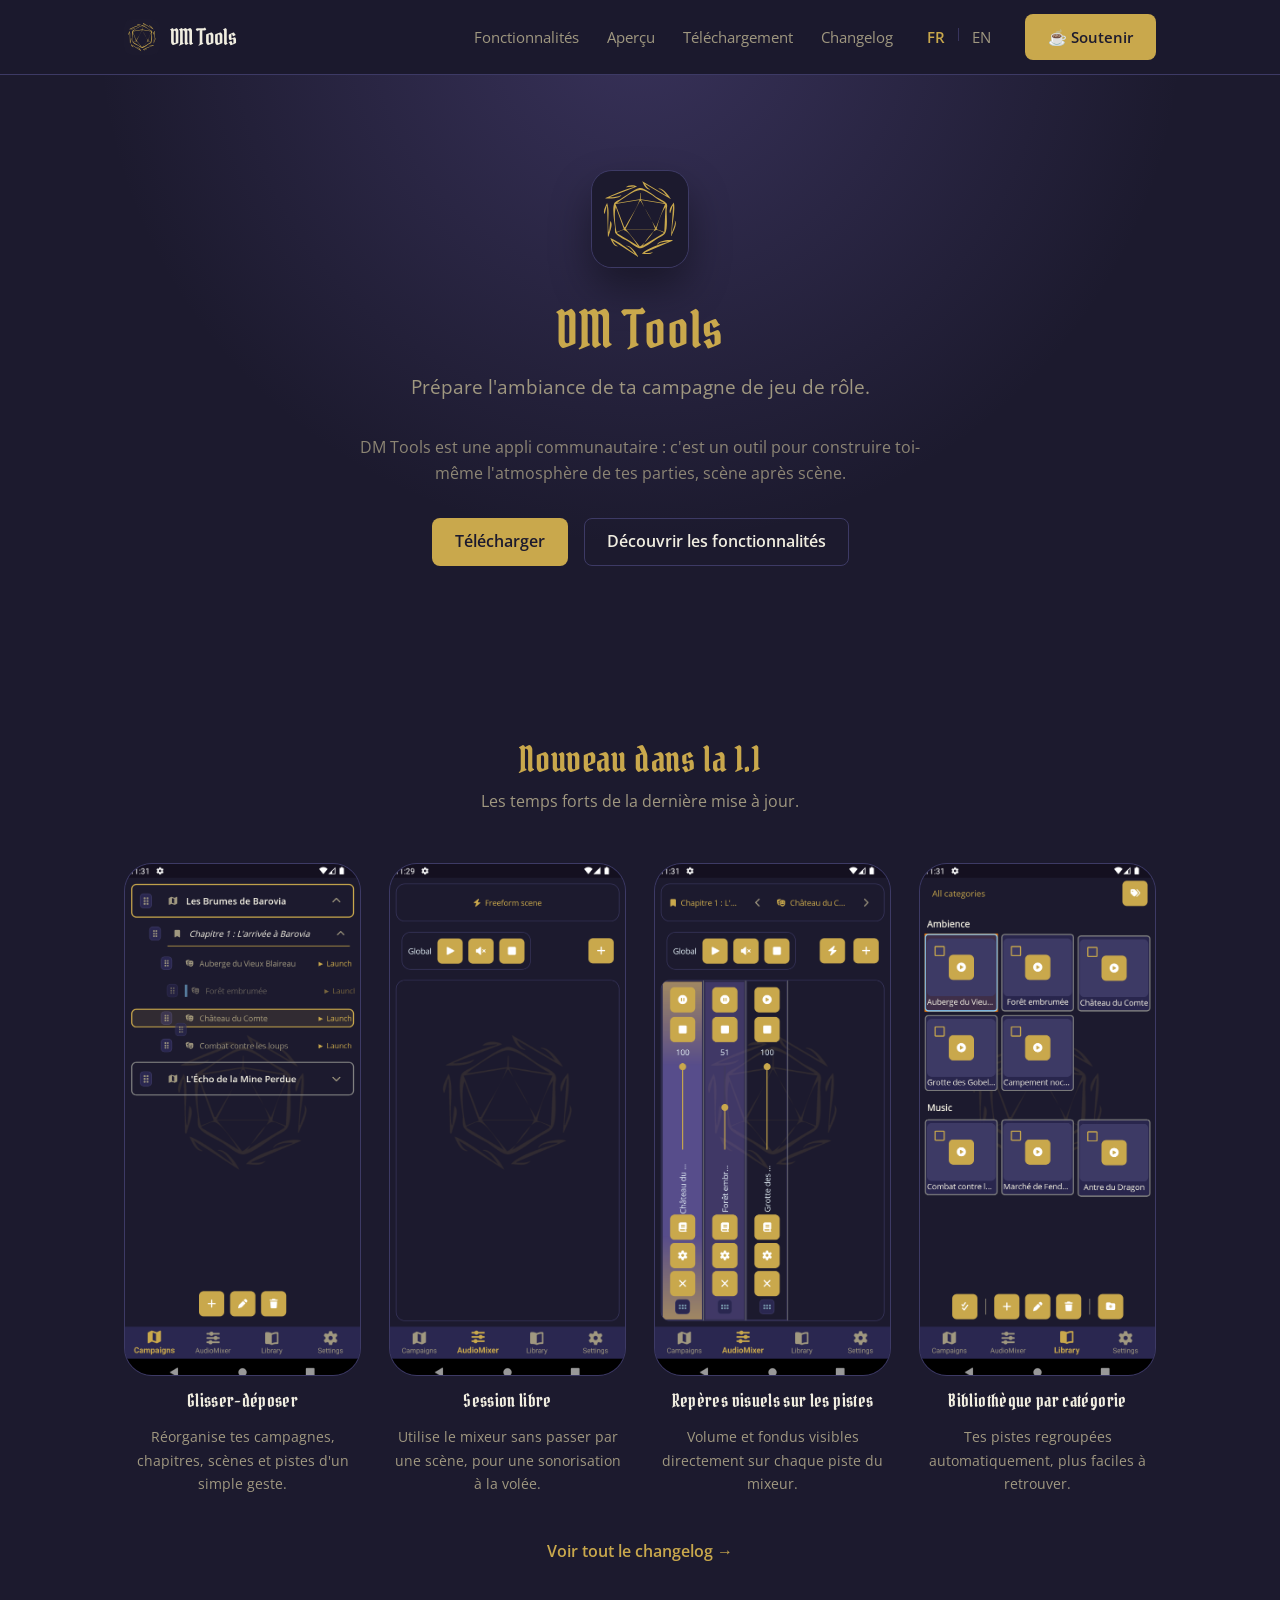
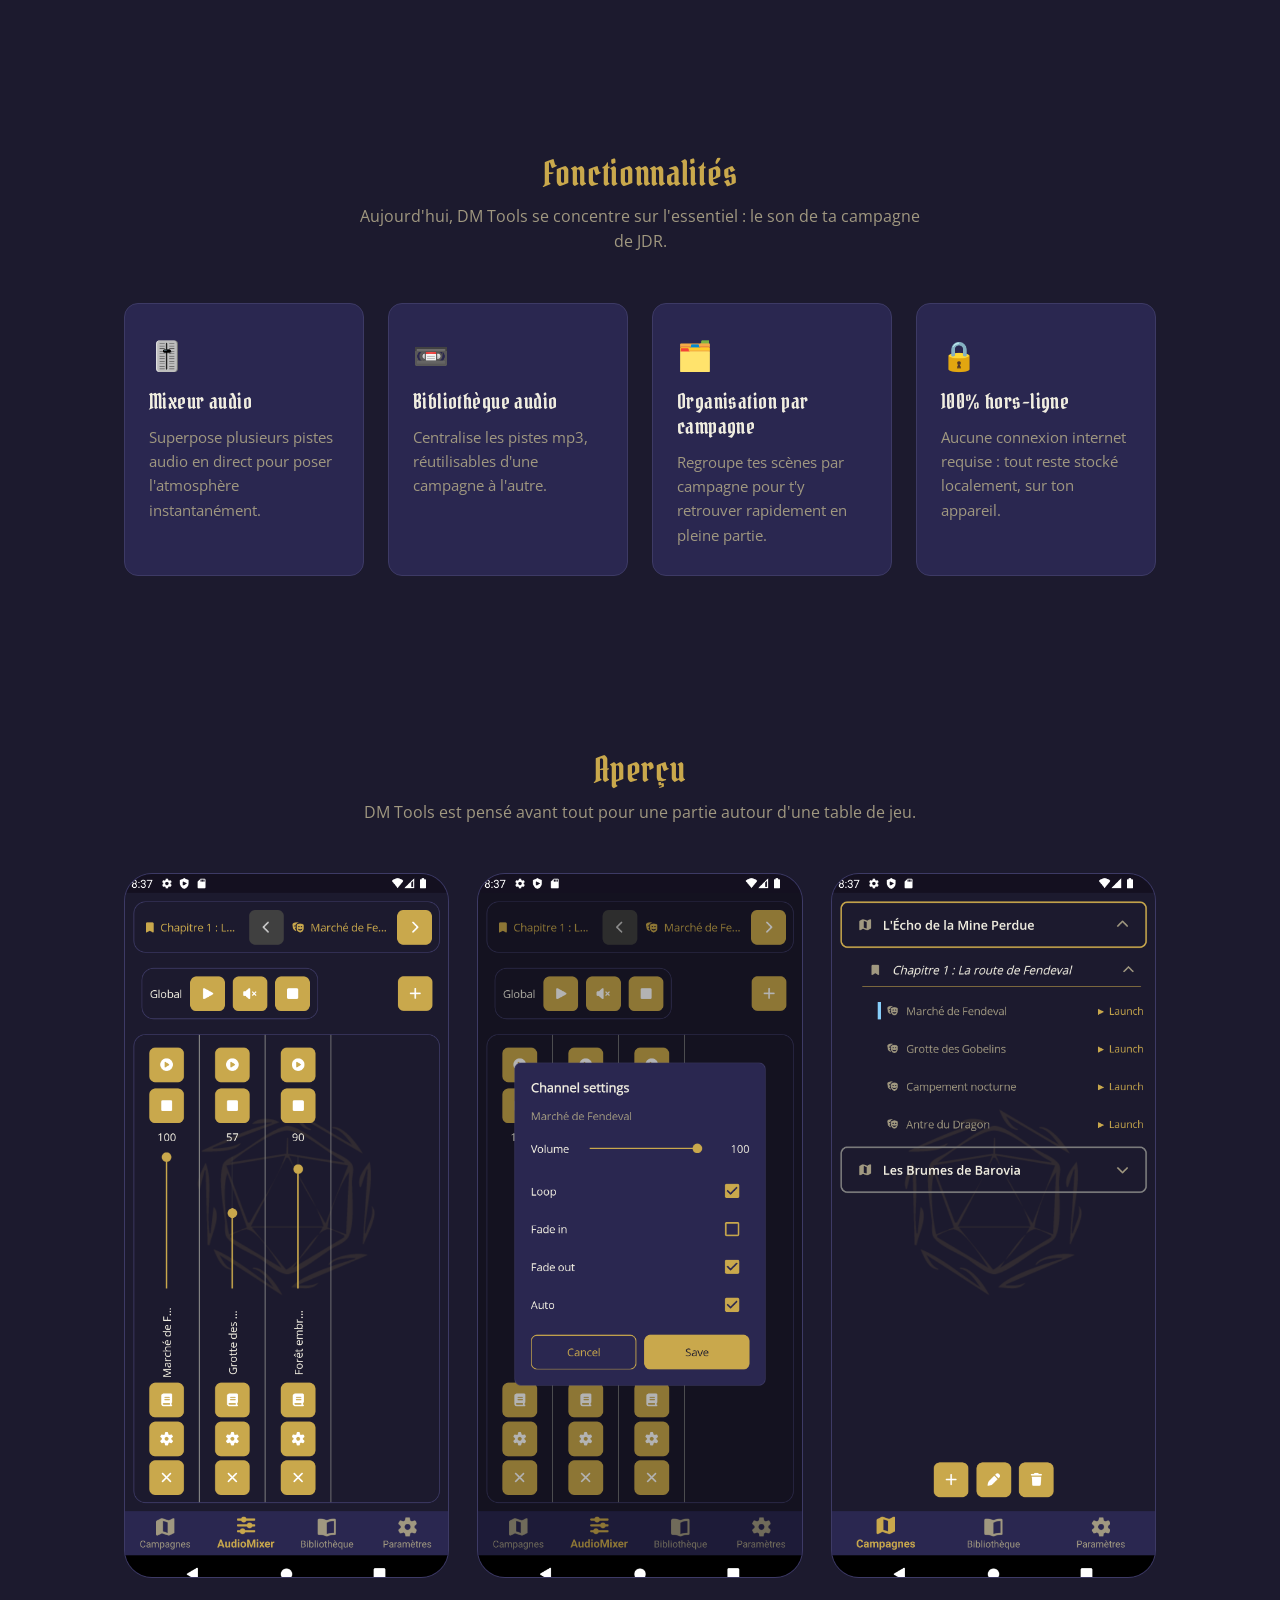
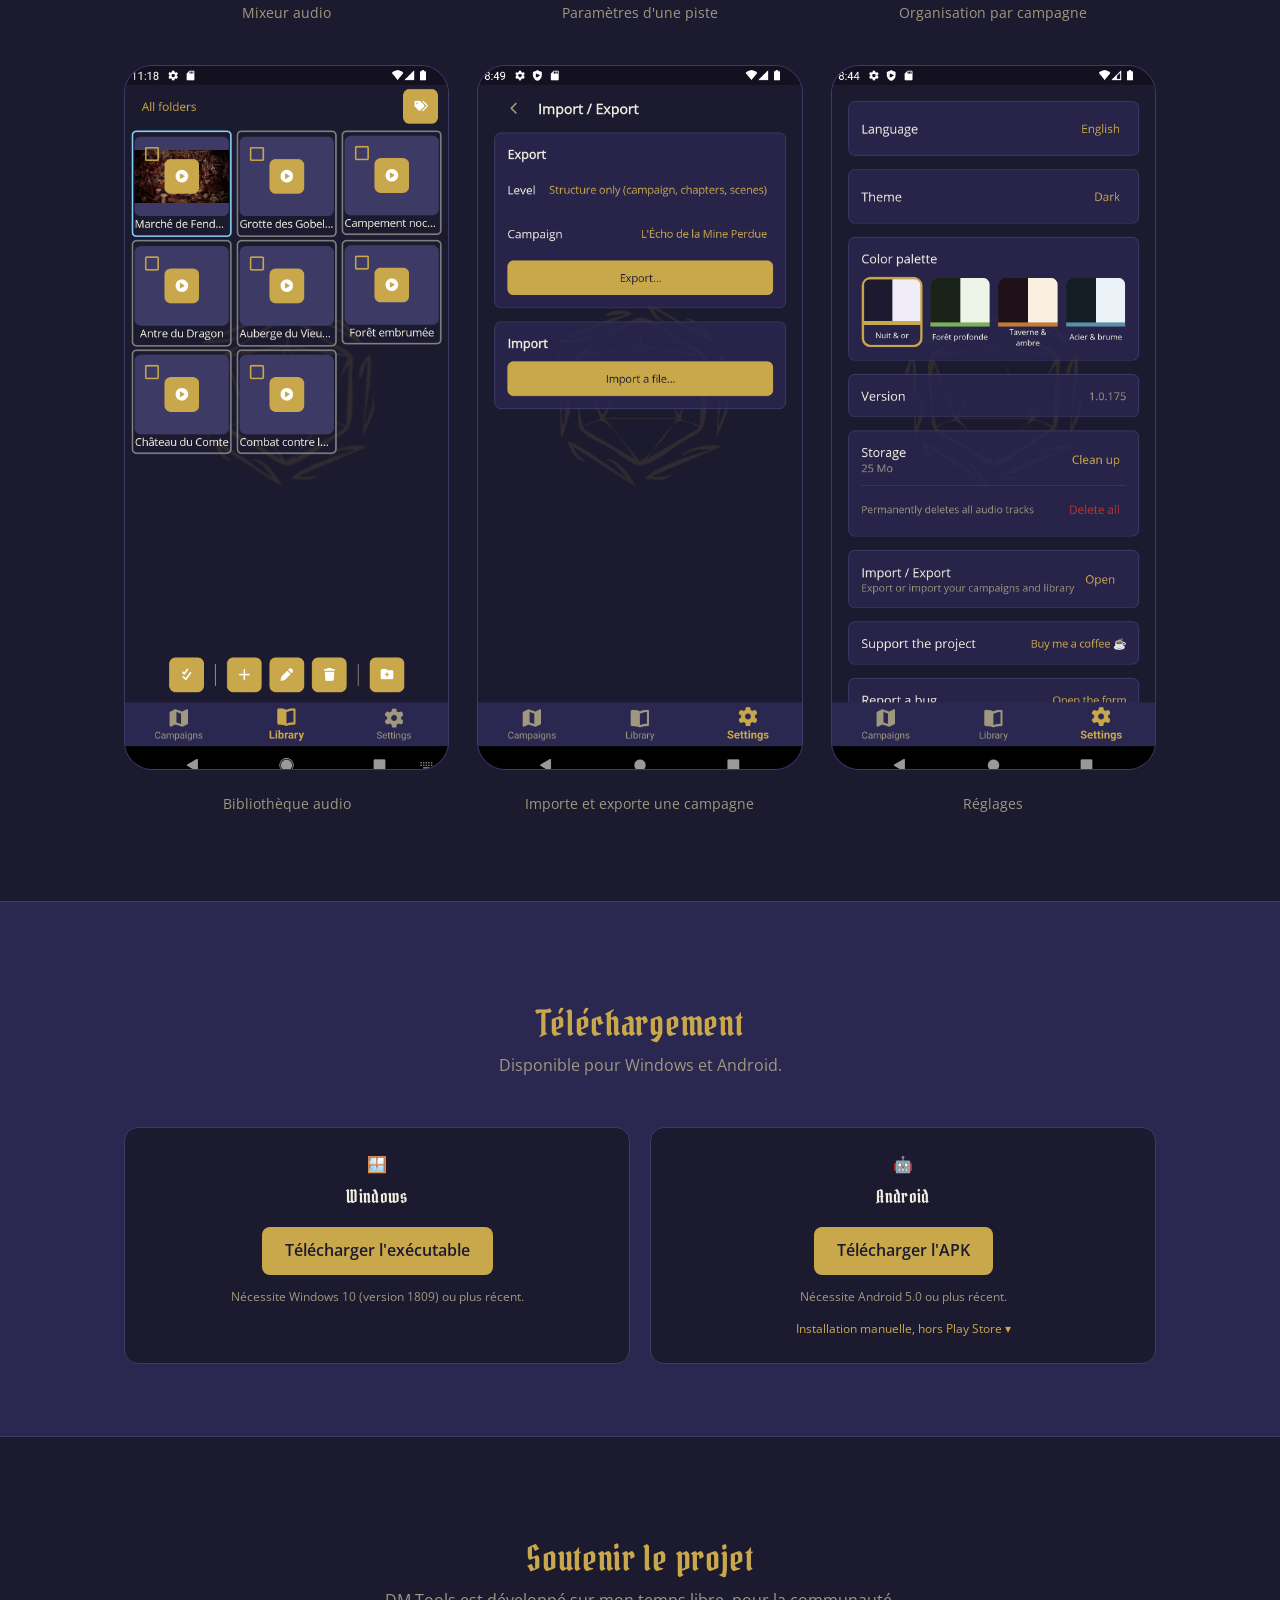
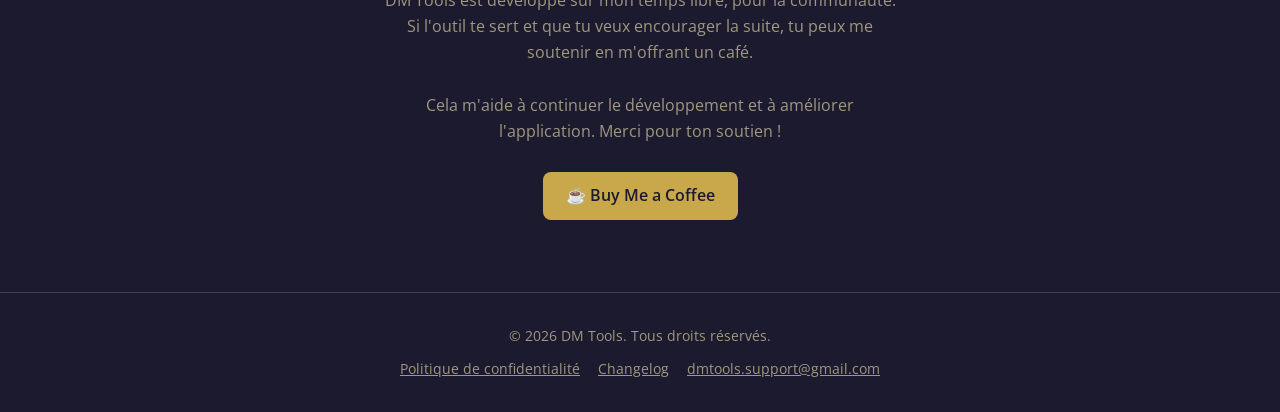
==== commit 0bce0ef7: "Add a What's new in 1.1 section to the site homepage" ====
--- a/Website/index.html
+++ b/Website/index.html
@@ -61,6 +61,36 @@
       </div>
     </section>
 
+    <section id="whats-new">
+      <div class="container">
+        <h2>Nouveau dans la 1.1</h2>
+        <p class="section-intro">Les temps forts de la dernière mise à jour.</p>
+        <div class="whatsnew-grid">
+          <div class="whatsnew-card">
+            <div class="screen-frame"><img src="assets/new-features/1.2.png" alt="Réorganisation par glisser-déposer dans l'accordéon Campagnes" loading="lazy" /></div>
+            <h3>Glisser-déposer</h3>
+            <p>Réorganise tes campagnes, chapitres, scènes et pistes d'un simple geste.</p>
+          </div>
+          <div class="whatsnew-card">
+            <div class="screen-frame"><img src="assets/new-features/2.png" alt="Session libre dans le mixeur audio" loading="lazy" /></div>
+            <h3>Session libre</h3>
+            <p>Utilise le mixeur sans passer par une scène, pour une sonorisation à la volée.</p>
+          </div>
+          <div class="whatsnew-card">
+            <div class="screen-frame"><img src="assets/new-features/1.0.png" alt="Repères visuels de volume et de fondu sur les pistes du mixeur" loading="lazy" /></div>
+            <h3>Repères visuels sur les pistes</h3>
+            <p>Volume et fondus visibles directement sur chaque piste du mixeur.</p>
+          </div>
+          <div class="whatsnew-card">
+            <div class="screen-frame"><img src="assets/new-features/4.png" alt="Bibliothèque audio groupée par catégorie" loading="lazy" /></div>
+            <h3>Bibliothèque par catégorie</h3>
+            <p>Tes pistes regroupées automatiquement, plus faciles à retrouver.</p>
+          </div>
+        </div>
+        <p class="whatsnew-more"><a href="changelog.html">Voir tout le changelog →</a></p>
+      </div>
+    </section>
+
     <section id="features">
       <div class="container">
         <h2>Fonctionnalités</h2>
--- a/Website/styles.css
+++ b/Website/styles.css
@@ -252,6 +252,59 @@
   color: var(--text-muted);
   margin: 0;
   font-size: 0.95rem;
+}
+
+/* What's new */
+.whatsnew-grid {
+  display: grid;
+  grid-template-columns: repeat(4, 1fr);
+  gap: 28px;
+}
+
+@media (max-width: 860px) {
+  .whatsnew-grid {
+    grid-template-columns: repeat(2, 1fr);
+  }
+}
+
+@media (max-width: 480px) {
+  .whatsnew-grid {
+    grid-template-columns: 1fr;
+  }
+}
+
+.whatsnew-card {
+  display: flex;
+  flex-direction: column;
+  gap: 14px;
+}
+
+.whatsnew-card h3 {
+  font-size: 1.1rem;
+  color: var(--text);
+  margin: 0;
+  text-align: center;
+}
+
+.whatsnew-card p {
+  color: var(--text-muted);
+  font-size: 0.9rem;
+  margin: 0;
+  text-align: center;
+}
+
+.whatsnew-more {
+  text-align: center;
+  margin-top: 44px;
+}
+
+.whatsnew-more a {
+  text-decoration: none;
+  font-weight: 600;
+}
+
+.whatsnew-more a:hover {
+  text-decoration: underline;
 }
 
 /* Screenshots */
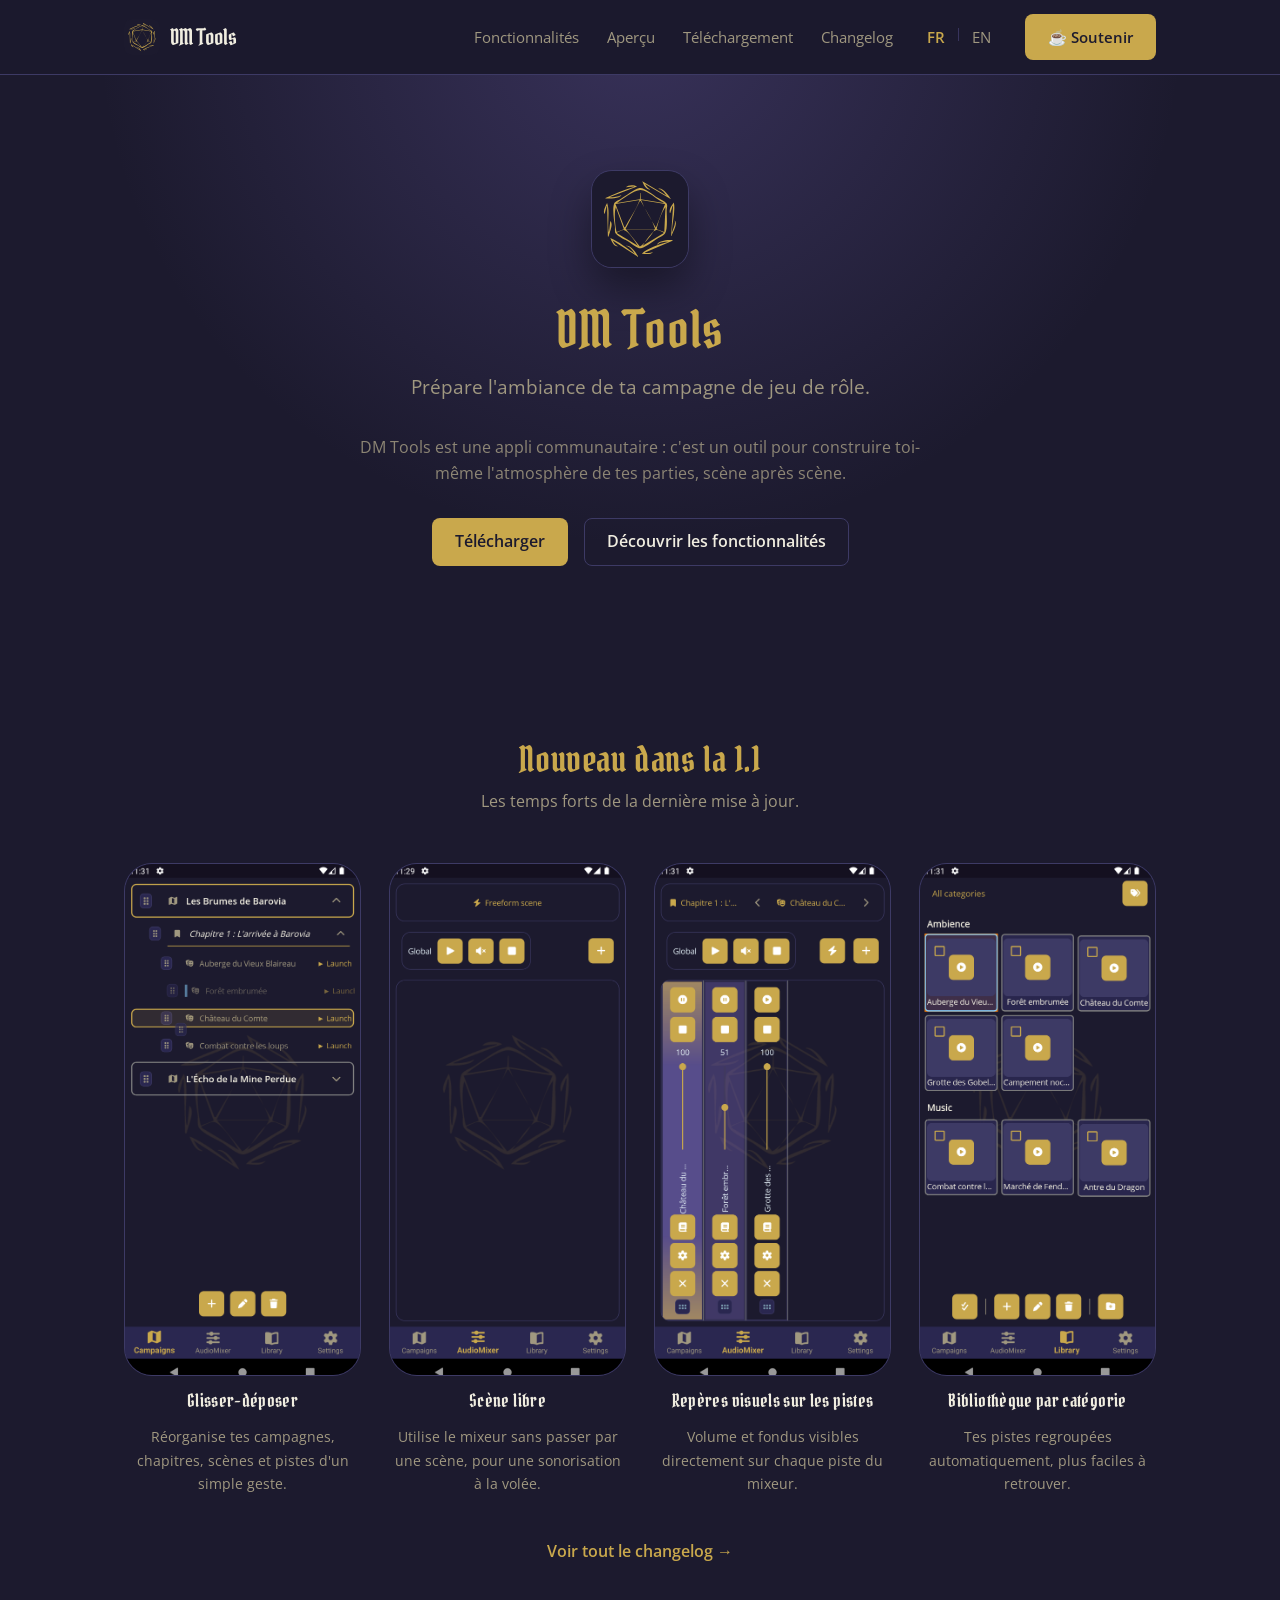
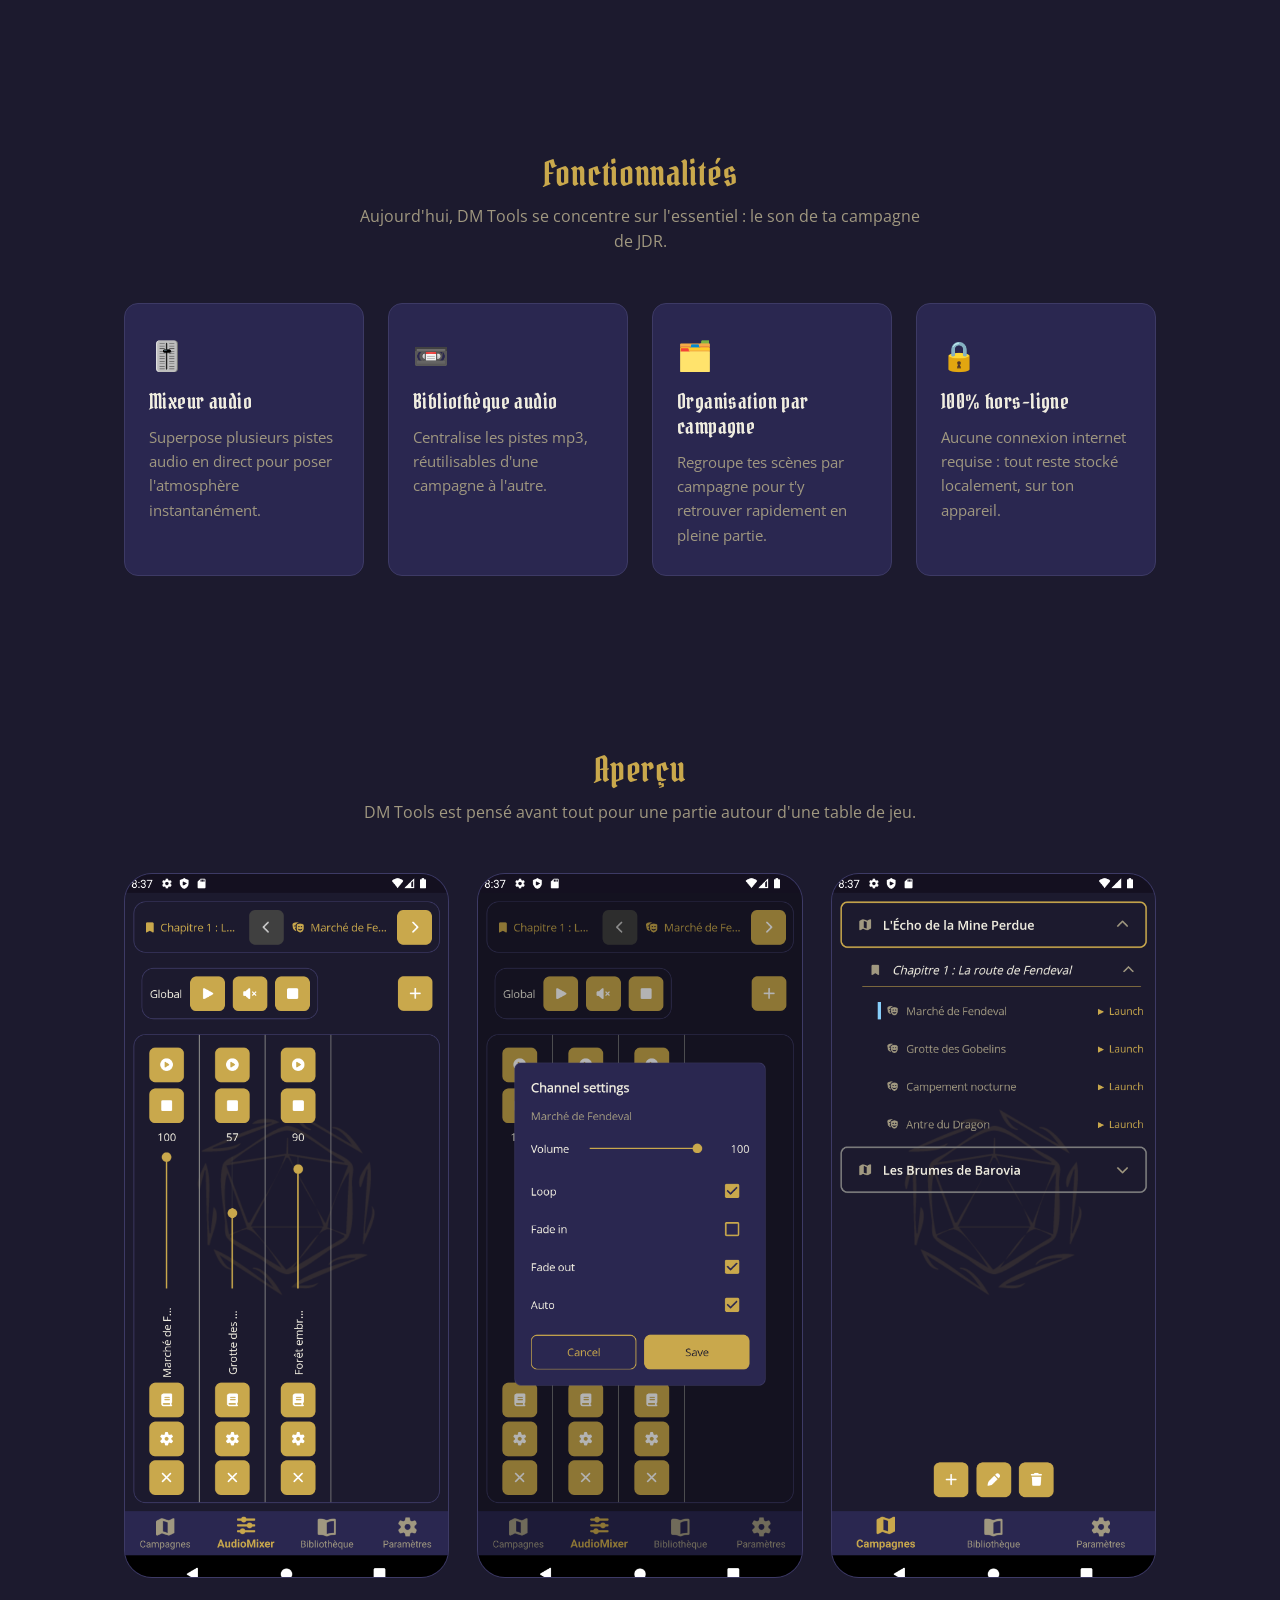
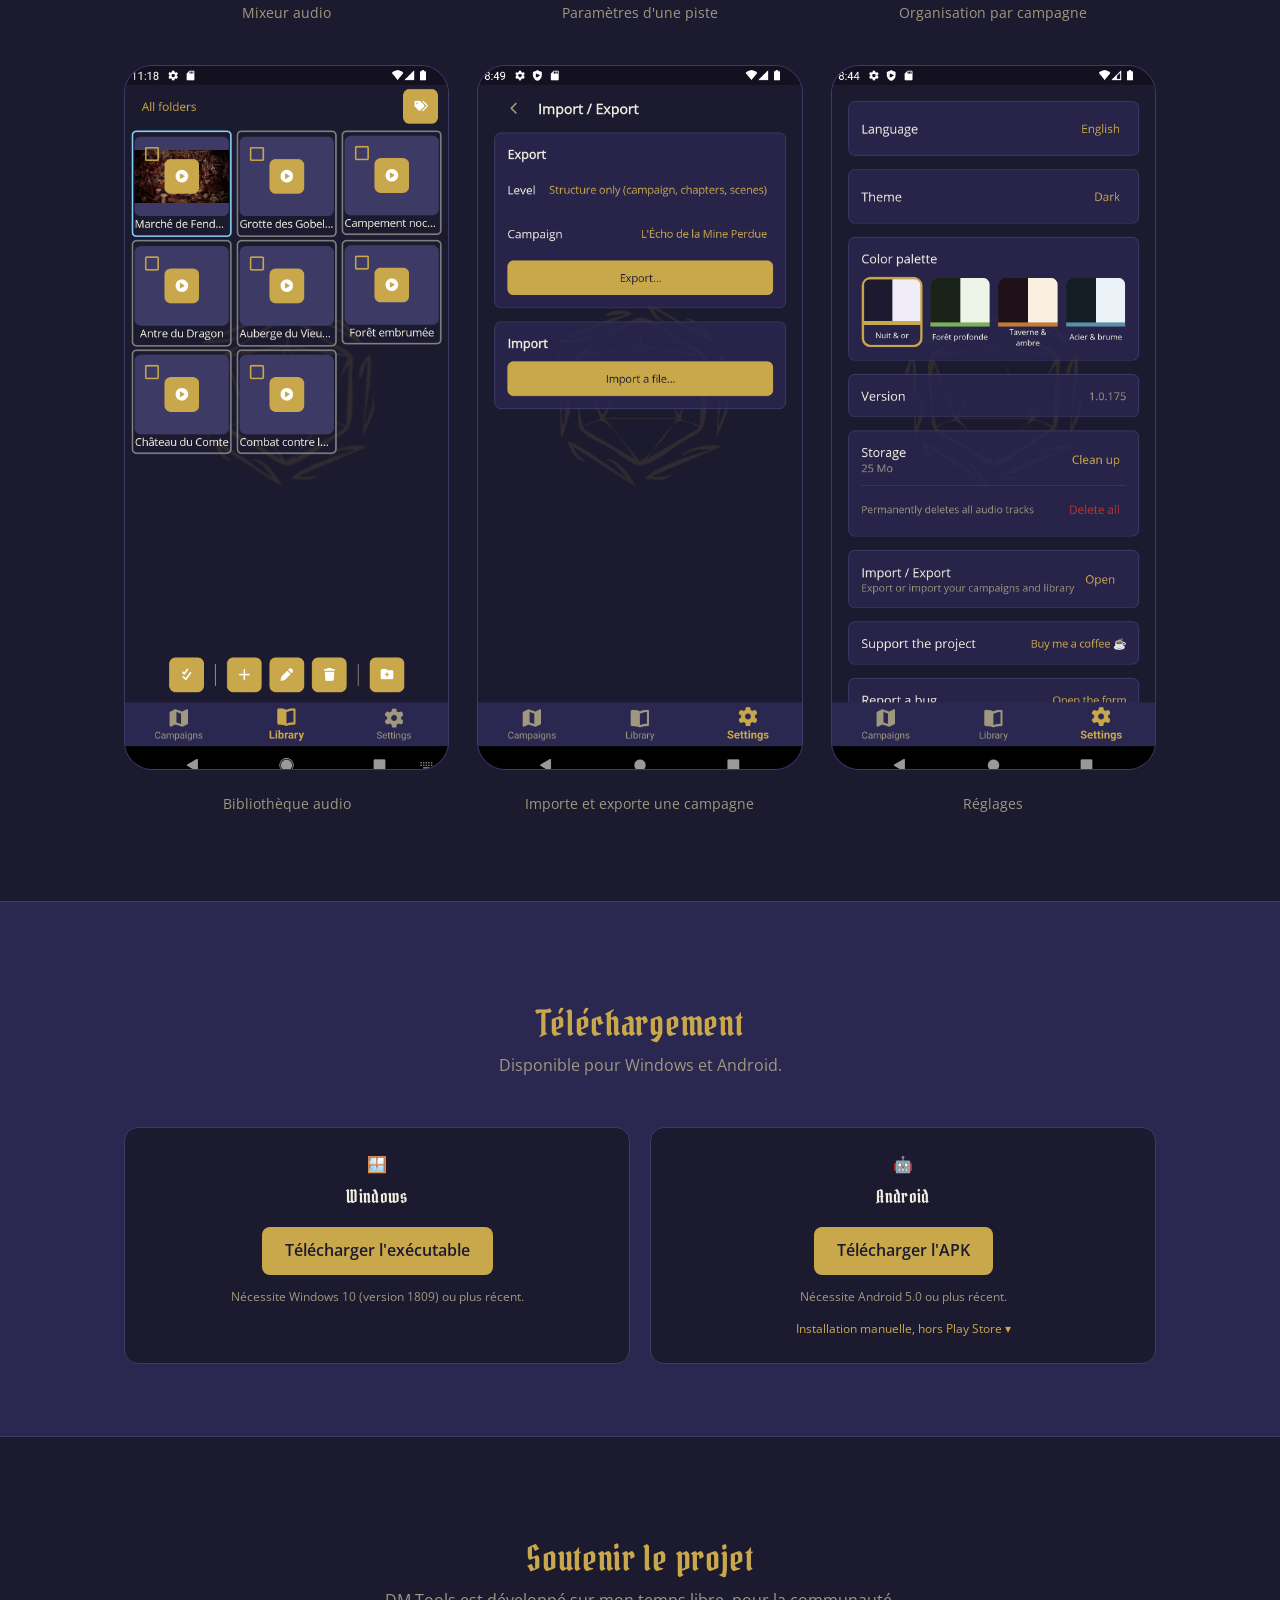
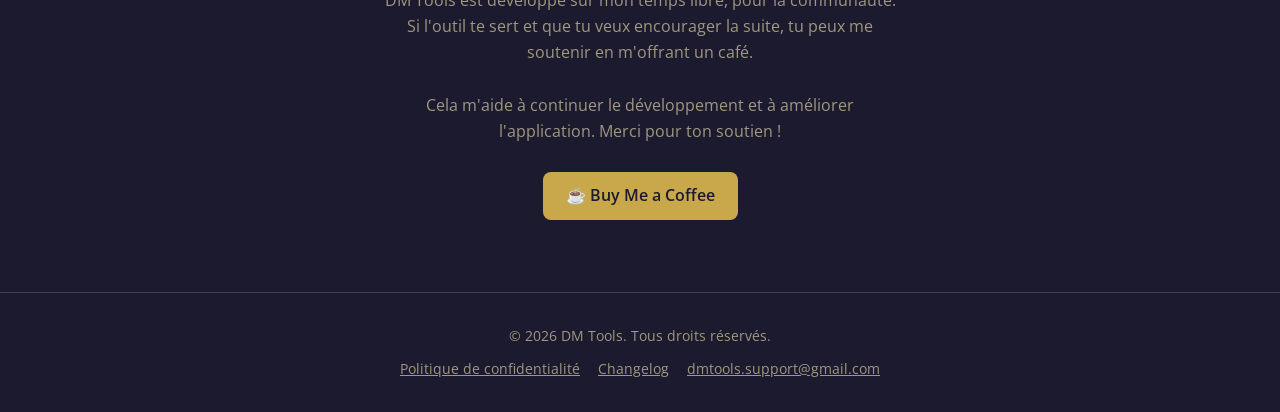
==== commit 8c70a923: "Fix freeform scene in new feature block" ====
--- a/Website/index.html
+++ b/Website/index.html
@@ -73,7 +73,7 @@
           </div>
           <div class="whatsnew-card">
             <div class="screen-frame"><img src="assets/new-features/2.png" alt="Session libre dans le mixeur audio" loading="lazy" /></div>
-            <h3>Session libre</h3>
+            <h3>Scène libre</h3>
             <p>Utilise le mixeur sans passer par une scène, pour une sonorisation à la volée.</p>
           </div>
           <div class="whatsnew-card">
